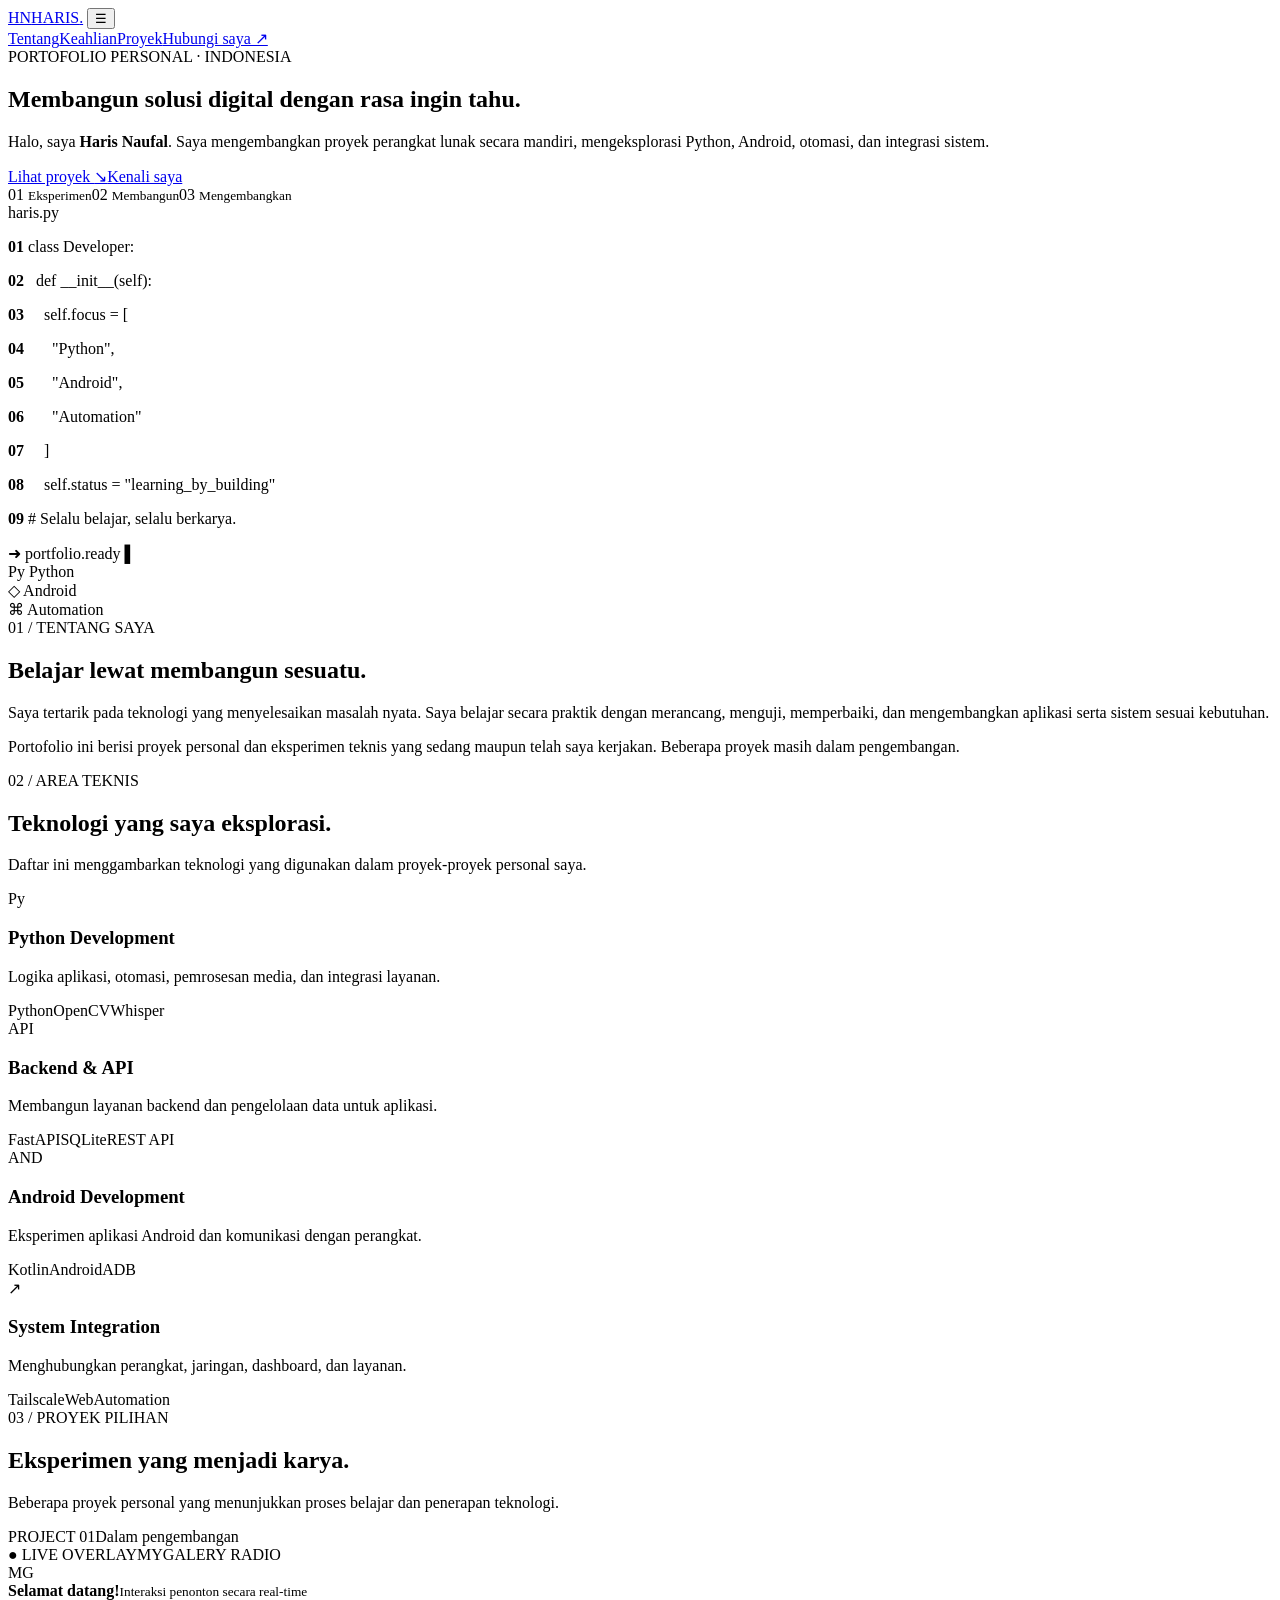
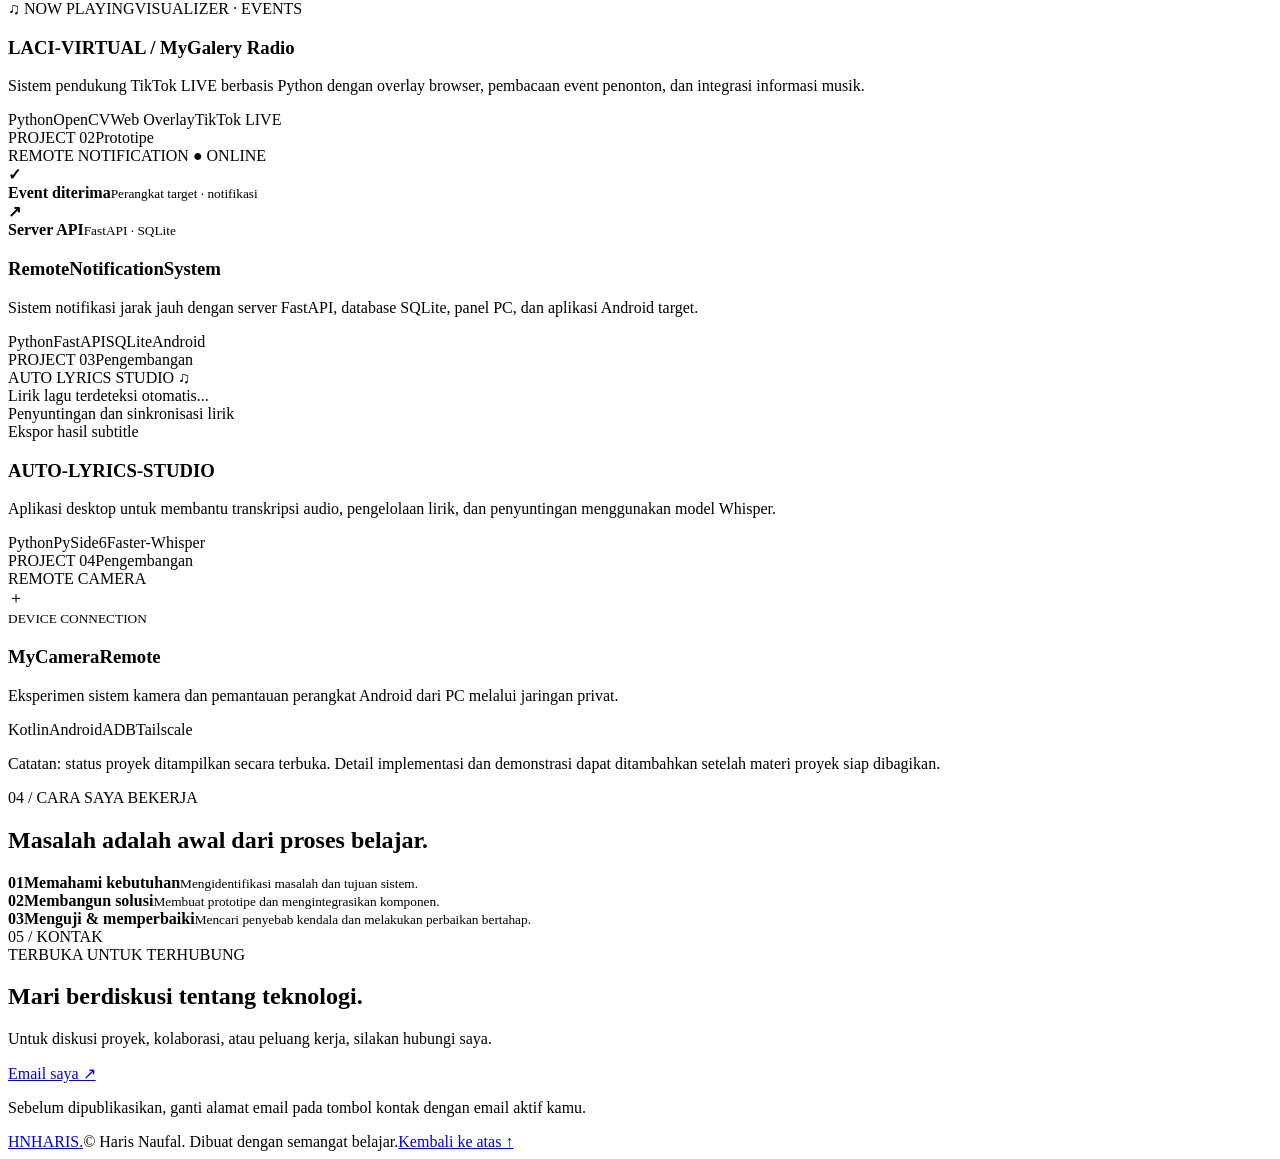
==== index.html @ e3ab3a4c "Add files via upload" ====
<!DOCTYPE html>
<html lang="id">
<head>
  <meta charset="UTF-8">
  <meta name="viewport" content="width=device-width, initial-scale=1.0">
  <meta name="description" content="Portofolio Haris Naufal — pengembang proyek perangkat lunak, otomasi, Android, dan sistem jarak jauh.">
  <meta name="theme-color" content="#080d19">
  <title>Haris Naufal — IT Developer Portfolio</title>
  <link rel="stylesheet" href="assets/style.css">
</head>
<body>
  <div class="ambient ambient-one"></div><div class="ambient ambient-two"></div>
  <header class="site-header">
    <a class="brand" href="#home"><span class="brand-mark">HN</span><span>HARIS<span class="brand-dot">.</span></span></a>
    <button class="menu-toggle" aria-label="Buka navigasi" aria-expanded="false">☰</button>
    <nav class="nav">
      <a href="#about">Tentang</a><a href="#skills">Keahlian</a><a href="#projects">Proyek</a><a href="#contact" class="nav-cta">Hubungi saya ↗</a>
    </nav>
  </header>

  <main>
    <section class="hero section" id="home">
      <div class="hero-copy">
        <div class="eyebrow"><span class="status-dot"></span> PORTOFOLIO PERSONAL · INDONESIA</div>
        <h1>Membangun solusi digital <span class="gradient-text">dengan rasa ingin tahu.</span></h1>
        <p class="hero-lead">Halo, saya <strong>Haris Naufal</strong>. Saya mengembangkan proyek perangkat lunak secara mandiri, mengeksplorasi Python, Android, otomasi, dan integrasi sistem.</p>
        <div class="hero-actions"><a class="button button-primary" href="#projects">Lihat proyek <span>↘</span></a><a class="button button-ghost" href="#about">Kenali saya</a></div>
        <div class="hero-meta"><span>01 <small>Eksperimen</small></span><span>02 <small>Membangun</small></span><span>03 <small>Mengembangkan</small></span></div>
      </div>
      <div class="hero-visual" aria-label="Ilustrasi kode dan teknologi">
        <div class="orbit orbit-a"></div><div class="orbit orbit-b"></div>
        <div class="code-window">
          <div class="window-bar"><i></i><i></i><i></i><span>haris.py</span></div>
          <div class="code-lines">
            <p><b>01</b> <span class="purple">class</span> <span class="blue">Developer</span>:</p>
            <p><b>02</b> &nbsp;&nbsp;def <span class="yellow">__init__</span>(self):</p>
            <p><b>03</b> &nbsp;&nbsp;&nbsp;&nbsp;self.focus = [</p>
            <p><b>04</b> &nbsp;&nbsp;&nbsp;&nbsp;&nbsp;&nbsp;<span class="green">"Python"</span>,</p>
            <p><b>05</b> &nbsp;&nbsp;&nbsp;&nbsp;&nbsp;&nbsp;<span class="green">"Android"</span>,</p>
            <p><b>06</b> &nbsp;&nbsp;&nbsp;&nbsp;&nbsp;&nbsp;<span class="green">"Automation"</span></p>
            <p><b>07</b> &nbsp;&nbsp;&nbsp;&nbsp;]</p>
            <p><b>08</b> &nbsp;&nbsp;&nbsp;&nbsp;self.status = <span class="green">"learning_by_building"</span></p>
            <p><b>09</b> <span class="comment"># Selalu belajar, selalu berkarya.</span></p>
          </div>
          <div class="terminal-line"><span>➜</span> portfolio.ready <i>▌</i></div>
        </div>
        <div class="float-chip chip-python"><span>Py</span> Python</div>
        <div class="float-chip chip-android"><span>◇</span> Android</div>
        <div class="float-chip chip-automation"><span>⌘</span> Automation</div>
      </div>
    </section>

    <section class="section about-section" id="about">
      <div class="section-kicker">01 / TENTANG SAYA</div>
      <div class="about-grid">
        <h2>Belajar lewat <span class="gradient-text">membangun sesuatu.</span></h2>
        <div><p>Saya tertarik pada teknologi yang menyelesaikan masalah nyata. Saya belajar secara praktik dengan merancang, menguji, memperbaiki, dan mengembangkan aplikasi serta sistem sesuai kebutuhan.</p><p>Portofolio ini berisi proyek personal dan eksperimen teknis yang sedang maupun telah saya kerjakan. Beberapa proyek masih dalam pengembangan.</p></div>
      </div>
    </section>

    <section class="section" id="skills">
      <div class="section-kicker">02 / AREA TEKNIS</div>
      <div class="section-heading"><h2>Teknologi yang saya <span class="gradient-text">eksplorasi.</span></h2><p>Daftar ini menggambarkan teknologi yang digunakan dalam proyek-proyek personal saya.</p></div>
      <div class="skills-grid">
        <article class="skill-card"><div class="skill-icon">Py</div><h3>Python Development</h3><p>Logika aplikasi, otomasi, pemrosesan media, dan integrasi layanan.</p><div class="tags"><span>Python</span><span>OpenCV</span><span>Whisper</span></div></article>
        <article class="skill-card"><div class="skill-icon">API</div><h3>Backend & API</h3><p>Membangun layanan backend dan pengelolaan data untuk aplikasi.</p><div class="tags"><span>FastAPI</span><span>SQLite</span><span>REST API</span></div></article>
        <article class="skill-card"><div class="skill-icon">AND</div><h3>Android Development</h3><p>Eksperimen aplikasi Android dan komunikasi dengan perangkat.</p><div class="tags"><span>Kotlin</span><span>Android</span><span>ADB</span></div></article>
        <article class="skill-card"><div class="skill-icon">↗</div><h3>System Integration</h3><p>Menghubungkan perangkat, jaringan, dashboard, dan layanan.</p><div class="tags"><span>Tailscale</span><span>Web</span><span>Automation</span></div></article>
      </div>
    </section>

    <section class="section projects-section" id="projects">
      <div class="section-kicker">03 / PROYEK PILIHAN</div>
      <div class="section-heading"><h2>Eksperimen yang menjadi <span class="gradient-text">karya.</span></h2><p>Beberapa proyek personal yang menunjukkan proses belajar dan penerapan teknologi.</p></div>
      <div class="projects-grid">
        <article class="project-card project-featured">
          <div class="project-top"><span class="project-number">PROJECT 01</span><span class="project-status">Dalam pengembangan</span></div>
          <div class="project-art art-live"><div class="live-screen"><div class="live-top"><span>● LIVE OVERLAY</span><span>MYGALERY RADIO</span></div><div class="live-center"><div class="live-avatar">MG</div><strong>Selamat datang!</strong><small>Interaksi penonton secara real-time</small></div><div class="live-bottom"><span>♫ NOW PLAYING</span><span>VISUALIZER · EVENTS</span></div></div></div>
          <h3>LACI-VIRTUAL / MyGalery Radio</h3><p>Sistem pendukung TikTok LIVE berbasis Python dengan overlay browser, pembacaan event penonton, dan integrasi informasi musik.</p>
          <div class="tags"><span>Python</span><span>OpenCV</span><span>Web Overlay</span><span>TikTok LIVE</span></div>
        </article>
        <article class="project-card">
          <div class="project-top"><span class="project-number">PROJECT 02</span><span class="project-status">Prototipe</span></div>
          <div class="project-art art-notify"><div class="notify-ui"><div class="notify-head">REMOTE NOTIFICATION <span>● ONLINE</span></div><div class="notify-row"><b>✓</b><div><strong>Event diterima</strong><small>Perangkat target · notifikasi</small></div></div><div class="notify-row"><b>↗</b><div><strong>Server API</strong><small>FastAPI · SQLite</small></div></div></div></div>
          <h3>RemoteNotificationSystem</h3><p>Sistem notifikasi jarak jauh dengan server FastAPI, database SQLite, panel PC, dan aplikasi Android target.</p>
          <div class="tags"><span>Python</span><span>FastAPI</span><span>SQLite</span><span>Android</span></div>
        </article>
        <article class="project-card">
          <div class="project-top"><span class="project-number">PROJECT 03</span><span class="project-status">Pengembangan</span></div>
          <div class="project-art art-lyrics"><div class="lyrics-ui"><div class="lyrics-title">AUTO LYRICS STUDIO <span>♫</span></div><div class="wave"><i></i><i></i><i></i><i></i><i></i><i></i><i></i><i></i><i></i><i></i><i></i><i></i><i></i><i></i><i></i><i></i><i></i></div><div class="lyric-line">Lirik lagu terdeteksi otomatis...</div><div class="lyric-line active">Penyuntingan dan sinkronisasi lirik</div><div class="lyric-line">Ekspor hasil subtitle</div></div></div>
          <h3>AUTO-LYRICS-STUDIO</h3><p>Aplikasi desktop untuk membantu transkripsi audio, pengelolaan lirik, dan penyuntingan menggunakan model Whisper.</p>
          <div class="tags"><span>Python</span><span>PySide6</span><span>Faster-Whisper</span></div>
        </article>
        <article class="project-card">
          <div class="project-top"><span class="project-number">PROJECT 04</span><span class="project-status">Pengembangan</span></div>
          <div class="project-art art-camera"><div class="phone-frame"><div class="phone-camera"><span>REMOTE CAMERA</span><div class="camera-focus">＋</div><small>DEVICE CONNECTION</small></div></div><div class="signal signal-one"></div><div class="signal signal-two"></div></div>
          <h3>MyCameraRemote</h3><p>Eksperimen sistem kamera dan pemantauan perangkat Android dari PC melalui jaringan privat.</p>
          <div class="tags"><span>Kotlin</span><span>Android</span><span>ADB</span><span>Tailscale</span></div>
        </article>
      </div>
      <p class="project-note">Catatan: status proyek ditampilkan secara terbuka. Detail implementasi dan demonstrasi dapat ditambahkan setelah materi proyek siap dibagikan.</p>
    </section>

    <section class="section approach-section">
      <div class="section-kicker">04 / CARA SAYA BEKERJA</div>
      <div class="approach-grid"><h2>Masalah adalah awal dari <span class="gradient-text">proses belajar.</span></h2><div class="steps"><div><b>01</b><span><strong>Memahami kebutuhan</strong><small>Mengidentifikasi masalah dan tujuan sistem.</small></span></div><div><b>02</b><span><strong>Membangun solusi</strong><small>Membuat prototipe dan mengintegrasikan komponen.</small></span></div><div><b>03</b><span><strong>Menguji & memperbaiki</strong><small>Mencari penyebab kendala dan melakukan perbaikan bertahap.</small></span></div></div></div>
    </section>

    <section class="contact-section section" id="contact">
      <div class="section-kicker">05 / KONTAK</div>
      <div class="contact-box"><div><span class="eyebrow">TERBUKA UNTUK TERHUBUNG</span><h2>Mari berdiskusi tentang <span class="gradient-text">teknologi.</span></h2><p>Untuk diskusi proyek, kolaborasi, atau peluang kerja, silakan hubungi saya.</p></div><a class="button button-primary" href="mailto:EMAIL_KAMU_DI_SINI">Email saya ↗</a></div>
      <p class="replace-note">Sebelum dipublikasikan, ganti alamat email pada tombol kontak dengan email aktif kamu.</p>
    </section>
  </main>
  <footer><a class="brand" href="#home"><span class="brand-mark">HN</span><span>HARIS<span class="brand-dot">.</span></span></a><span>© <span id="year"></span> Haris Naufal. Dibuat dengan semangat belajar.</span><a href="#home">Kembali ke atas ↑</a></footer>
  <script src="assets/script.js"></script>
</body>
</html>
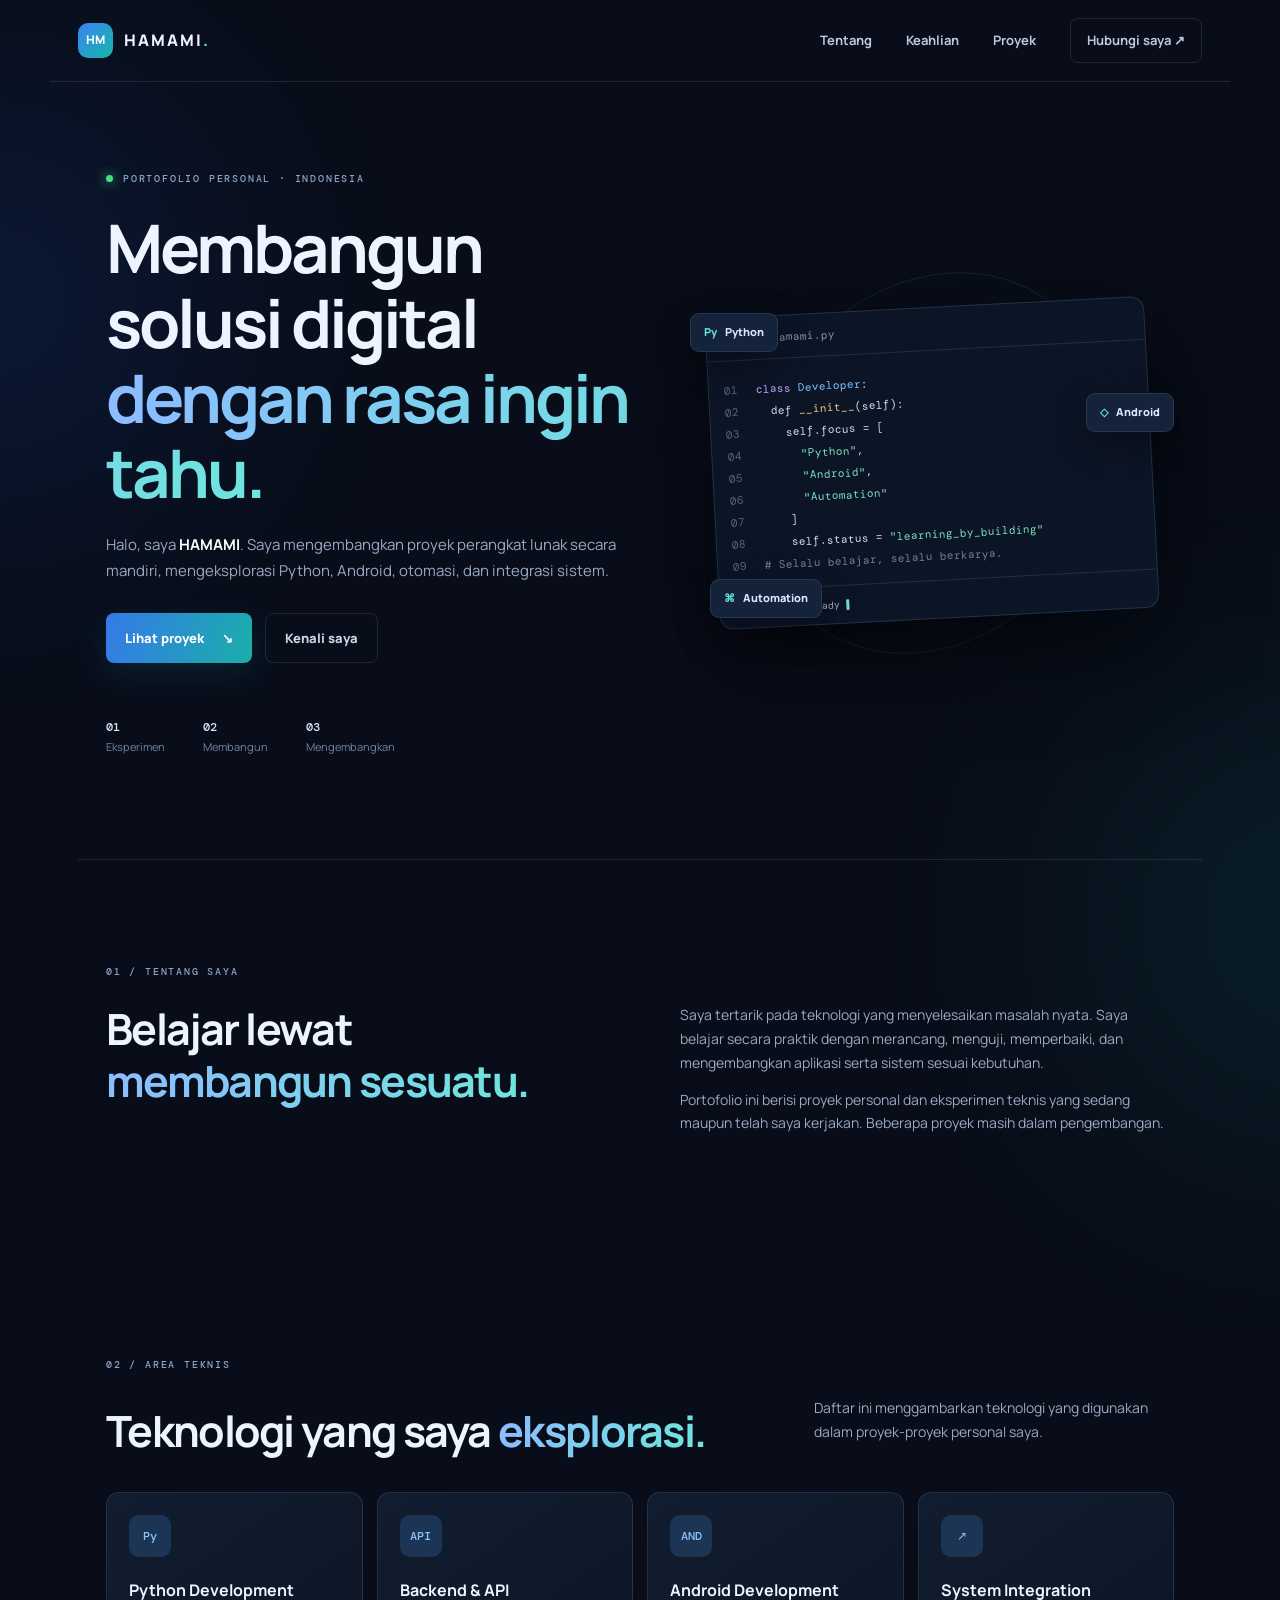
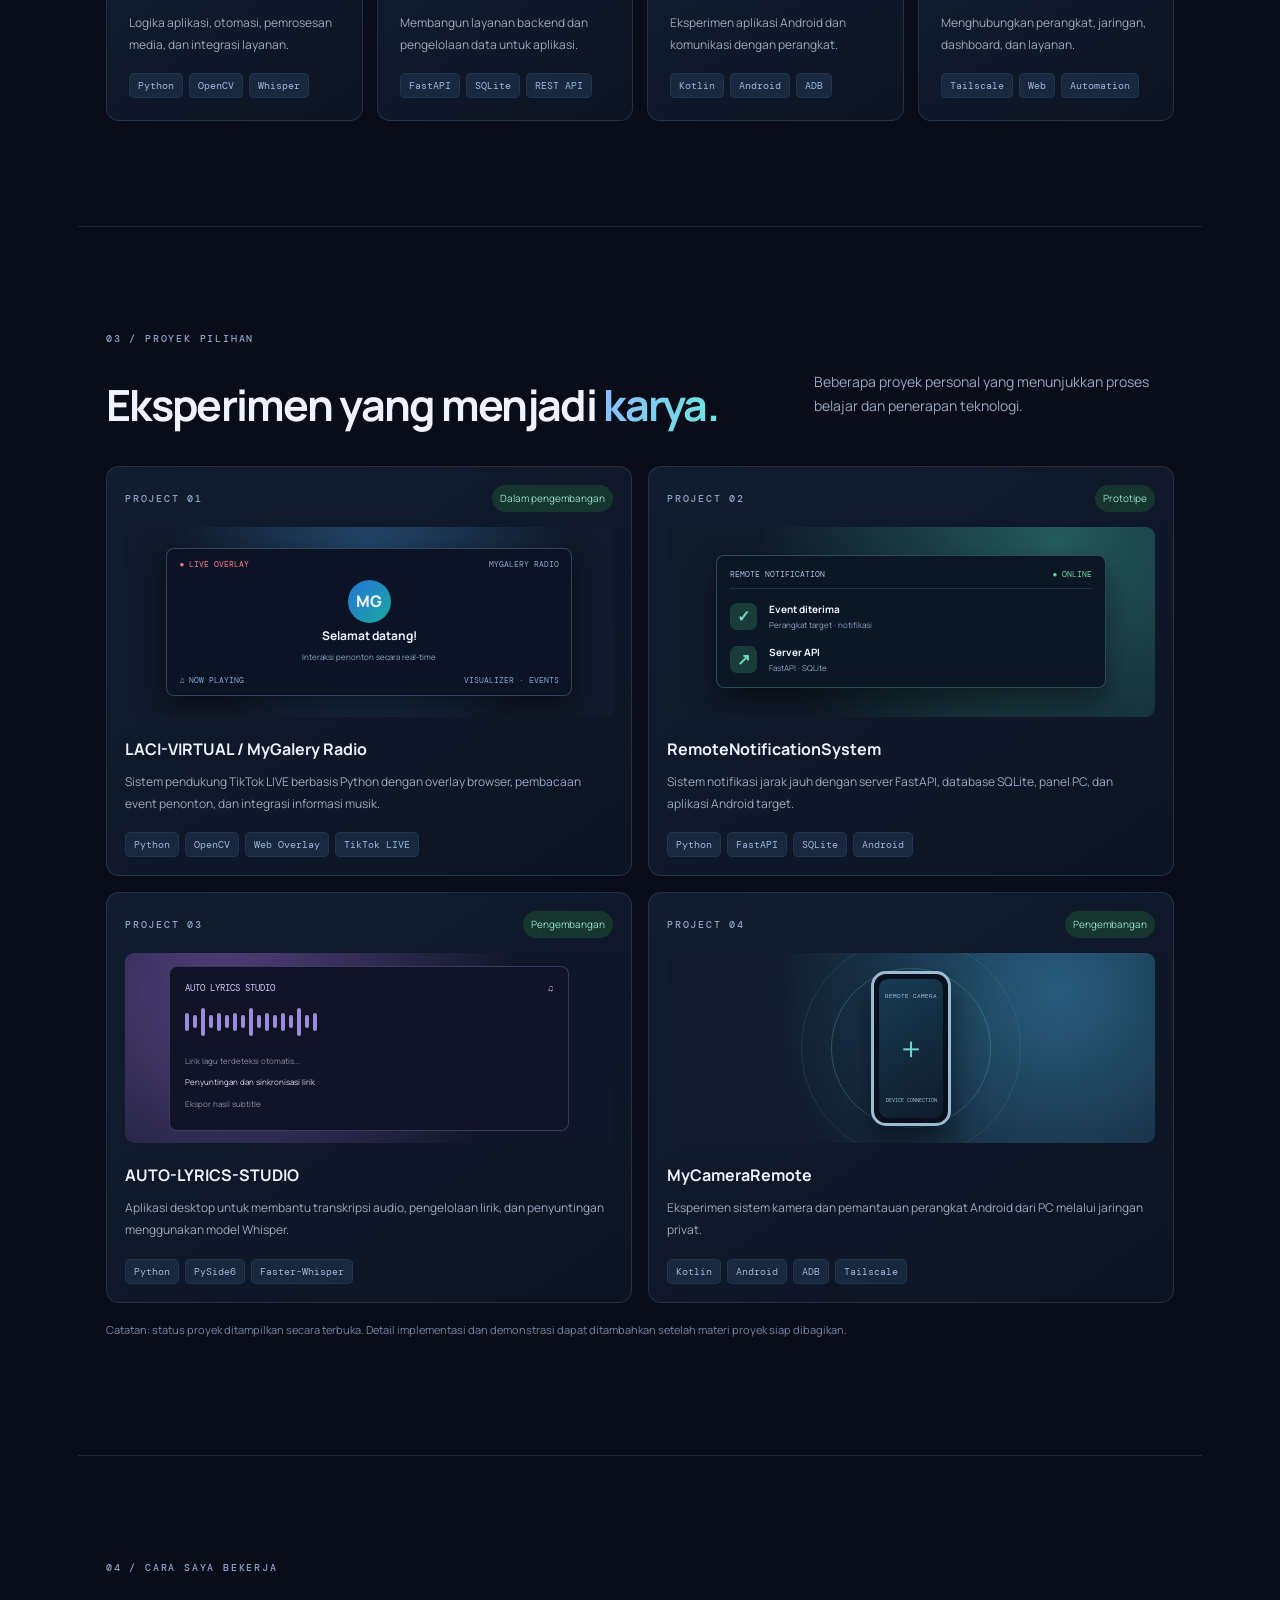
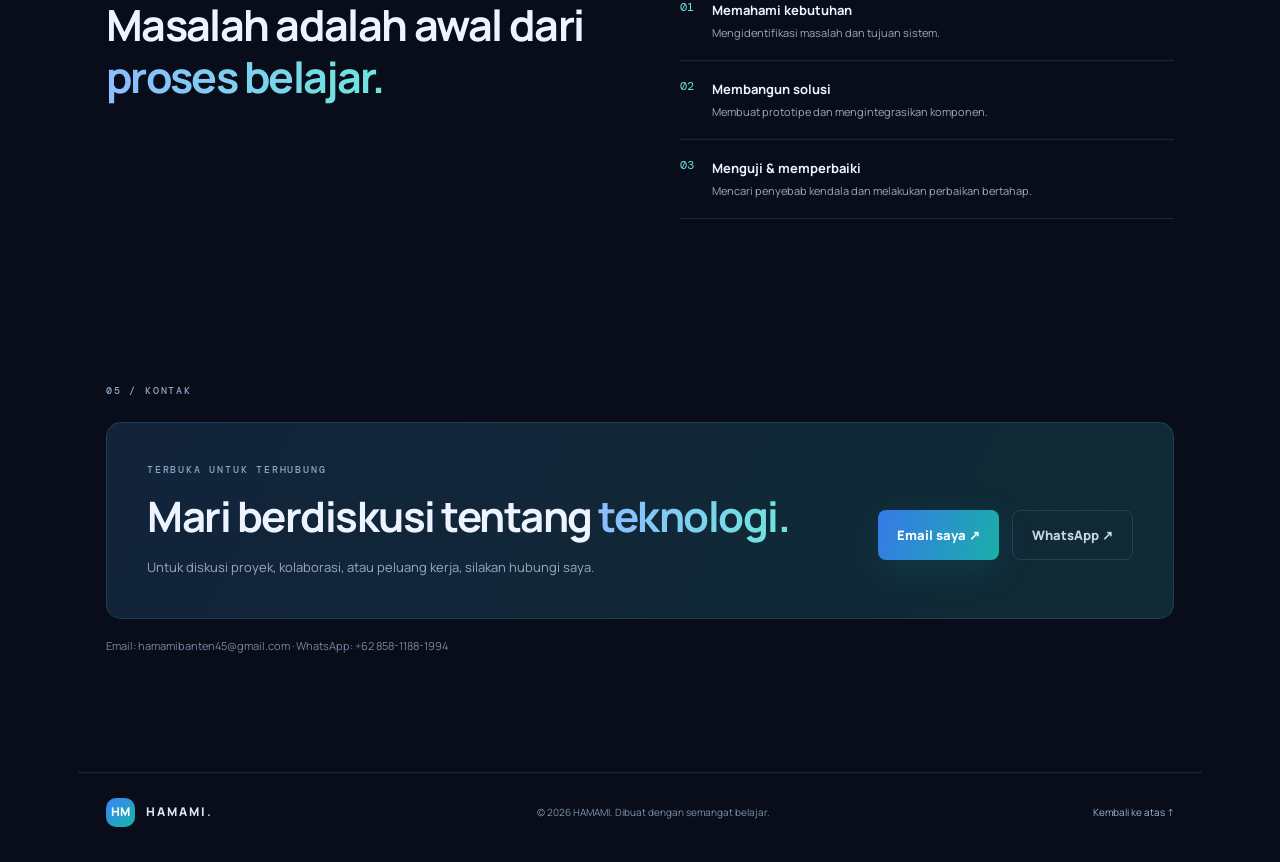
==== commit ebcc1e73: "Update index.html" ====
--- a/index.html
+++ b/index.html
@@ -3,15 +3,15 @@
 <head>
   <meta charset="UTF-8">
   <meta name="viewport" content="width=device-width, initial-scale=1.0">
-  <meta name="description" content="Portofolio Haris Naufal — pengembang proyek perangkat lunak, otomasi, Android, dan sistem jarak jauh.">
+  <meta name="description" content="Portofolio HAMAMI — pengembang proyek perangkat lunak, otomasi, Android, dan sistem jarak jauh.">
   <meta name="theme-color" content="#080d19">
-  <title>Haris Naufal — IT Developer Portfolio</title>
+  <title>HAMAMI — IT Developer Portfolio</title>
   <link rel="stylesheet" href="assets/style.css">
 </head>
 <body>
   <div class="ambient ambient-one"></div><div class="ambient ambient-two"></div>
   <header class="site-header">
-    <a class="brand" href="#home"><span class="brand-mark">HN</span><span>HARIS<span class="brand-dot">.</span></span></a>
+    <a class="brand" href="#home"><span class="brand-mark">HM</span><span>HAMAMI<span class="brand-dot">.</span></span></a>
     <button class="menu-toggle" aria-label="Buka navigasi" aria-expanded="false">☰</button>
     <nav class="nav">
       <a href="#about">Tentang</a><a href="#skills">Keahlian</a><a href="#projects">Proyek</a><a href="#contact" class="nav-cta">Hubungi saya ↗</a>
@@ -23,14 +23,14 @@
       <div class="hero-copy">
         <div class="eyebrow"><span class="status-dot"></span> PORTOFOLIO PERSONAL · INDONESIA</div>
         <h1>Membangun solusi digital <span class="gradient-text">dengan rasa ingin tahu.</span></h1>
-        <p class="hero-lead">Halo, saya <strong>Haris Naufal</strong>. Saya mengembangkan proyek perangkat lunak secara mandiri, mengeksplorasi Python, Android, otomasi, dan integrasi sistem.</p>
+        <p class="hero-lead">Halo, saya <strong>HAMAMI</strong>. Saya mengembangkan proyek perangkat lunak secara mandiri, mengeksplorasi Python, Android, otomasi, dan integrasi sistem.</p>
         <div class="hero-actions"><a class="button button-primary" href="#projects">Lihat proyek <span>↘</span></a><a class="button button-ghost" href="#about">Kenali saya</a></div>
         <div class="hero-meta"><span>01 <small>Eksperimen</small></span><span>02 <small>Membangun</small></span><span>03 <small>Mengembangkan</small></span></div>
       </div>
       <div class="hero-visual" aria-label="Ilustrasi kode dan teknologi">
         <div class="orbit orbit-a"></div><div class="orbit orbit-b"></div>
         <div class="code-window">
-          <div class="window-bar"><i></i><i></i><i></i><span>haris.py</span></div>
+          <div class="window-bar"><i></i><i></i><i></i><span>hamami.py</span></div>
           <div class="code-lines">
             <p><b>01</b> <span class="purple">class</span> <span class="blue">Developer</span>:</p>
             <p><b>02</b> &nbsp;&nbsp;def <span class="yellow">__init__</span>(self):</p>
@@ -108,11 +108,11 @@
 
     <section class="contact-section section" id="contact">
       <div class="section-kicker">05 / KONTAK</div>
-      <div class="contact-box"><div><span class="eyebrow">TERBUKA UNTUK TERHUBUNG</span><h2>Mari berdiskusi tentang <span class="gradient-text">teknologi.</span></h2><p>Untuk diskusi proyek, kolaborasi, atau peluang kerja, silakan hubungi saya.</p></div><a class="button button-primary" href="mailto:EMAIL_KAMU_DI_SINI">Email saya ↗</a></div>
-      <p class="replace-note">Sebelum dipublikasikan, ganti alamat email pada tombol kontak dengan email aktif kamu.</p>
+      <div class="contact-box"><div><span class="eyebrow">TERBUKA UNTUK TERHUBUNG</span><h2>Mari berdiskusi tentang <span class="gradient-text">teknologi.</span></h2><p>Untuk diskusi proyek, kolaborasi, atau peluang kerja, silakan hubungi saya.</p></div><div class="hero-actions"><a class="button button-primary" href="mailto:hamamibanten45@gmail.com">Email saya ↗</a><a class="button button-ghost" href="https://wa.me/6285811881994" target="_blank" rel="noopener noreferrer">WhatsApp ↗</a></div></div>
+      <p class="replace-note">Email: hamamibanten45@gmail.com · WhatsApp: +62 858-1188-1994</p>
     </section>
   </main>
-  <footer><a class="brand" href="#home"><span class="brand-mark">HN</span><span>HARIS<span class="brand-dot">.</span></span></a><span>© <span id="year"></span> Haris Naufal. Dibuat dengan semangat belajar.</span><a href="#home">Kembali ke atas ↑</a></footer>
+  <footer><a class="brand" href="#home"><span class="brand-mark">HM</span><span>HAMAMI<span class="brand-dot">.</span></span></a><span>© <span id="year"></span> HAMAMI. Dibuat dengan semangat belajar.</span><a href="#home">Kembali ke atas ↑</a></footer>
   <script src="assets/script.js"></script>
 </body>
-</html>+</html>
--- a/assets/style.css
+++ b/assets/style.css
@@ -0,0 +1,5 @@
+@import url('https://fonts.googleapis.com/css2?family=DM+Mono:wght@400;500&family=Manrope:wght@400;500;600;700;800&display=swap');
+:root{--bg:#080d19;--panel:#101a2b;--panel2:#0d1626;--text:#edf3ff;--muted:#9aa9c1;--line:rgba(160,184,220,.15);--blue:#66a8ff;--cyan:#67e3e0;--purple:#a78bfa}
+*{box-sizing:border-box}html{scroll-behavior:smooth;scroll-padding-top:90px}body{margin:0;background:var(--bg);color:var(--text);font-family:Manrope,Arial,sans-serif;line-height:1.7;overflow-x:hidden}a{color:inherit;text-decoration:none}.ambient{position:absolute;width:440px;height:440px;border-radius:50%;filter:blur(120px);opacity:.13;pointer-events:none}.ambient-one{background:#2563eb;top:80px;left:-230px}.ambient-two{background:#0d9488;top:700px;right:-250px}.site-header{height:82px;max-width:1180px;padding:0 28px;margin:auto;display:flex;align-items:center;justify-content:space-between;position:relative;z-index:5;border-bottom:1px solid var(--line)}.brand{display:flex;align-items:center;gap:11px;font-weight:800;letter-spacing:2px}.brand-mark{width:35px;height:35px;display:grid;place-items:center;border-radius:10px;background:linear-gradient(135deg,#3b82f6,#14b8a6);font-size:12px;letter-spacing:0;color:#fff}.brand-dot{color:var(--cyan)}.nav{display:flex;align-items:center;gap:34px;color:#bdc9dc;font-size:13px;font-weight:700}.nav a:hover,footer a:hover{color:var(--cyan)}.nav-cta{border:1px solid var(--line);padding:10px 16px;border-radius:8px}.menu-toggle{display:none;background:none;color:white;border:0;font-size:24px}.section{max-width:1124px;margin:auto;padding:105px 28px;position:relative}.hero{min-height:620px;display:grid;grid-template-columns:1.05fr .95fr;align-items:center;gap:50px;padding-top:90px}.eyebrow,.section-kicker,.project-number{font:500 10px 'DM Mono',monospace;letter-spacing:1.8px;color:#8da4c5}.eyebrow{display:flex;align-items:center;gap:10px}.status-dot{width:7px;height:7px;background:#4ade80;border-radius:50%;box-shadow:0 0 12px #4ade80}.hero h1{font-size:clamp(42px,5.5vw,67px);line-height:1.12;letter-spacing:-3px;margin:25px 0 22px;max-width:650px}.gradient-text{background:linear-gradient(100deg,#8bbdff 5%,#70e2df 90%);-webkit-background-clip:text;background-clip:text;color:transparent}.hero-lead{max-width:560px;color:var(--muted);font-size:15px}.hero-lead strong{color:#fff}.hero-actions{display:flex;gap:13px;margin-top:30px}.button{display:inline-flex;align-items:center;gap:18px;padding:13px 19px;border-radius:8px;font-size:13px;font-weight:800;transition:.2s}.button:hover{transform:translateY(-2px)}.button-primary{background:linear-gradient(110deg,#3679e8,#1aafa9);color:white;box-shadow:0 10px 35px #167e9a30}.button-ghost{border:1px solid var(--line);color:#c9d5e8}.hero-meta{display:flex;gap:38px;margin-top:56px;color:#d9e6fa;font:500 12px 'DM Mono',monospace}.hero-meta small{display:block;color:#71839e;font:11px Manrope;margin-top:4px}.hero-visual{height:430px;position:relative;display:grid;place-items:center}.orbit{position:absolute;border:1px solid #5b9bea25;border-radius:50%;transform:rotate(-25deg)}.orbit-a{width:420px;height:290px}.orbit-b{width:340px;height:400px;transform:rotate(35deg)}.code-window{width:min(100%,440px);position:relative;z-index:2;border:1px solid #6c8dbd3b;border-radius:14px;background:#0d1728ed;box-shadow:0 30px 100px #0009;overflow:hidden;transform:rotate(-3deg)}.window-bar{height:43px;border-bottom:1px solid var(--line);display:flex;align-items:center;gap:6px;padding:0 15px;color:#8294af;font:11px 'DM Mono',monospace}.window-bar i{width:7px;height:7px;border-radius:50%;background:#e87979}.window-bar i:nth-child(2){background:#e9bd63}.window-bar i:nth-child(3){background:#69c99a}.window-bar span{margin-left:12px}.code-lines{padding:18px 15px 13px;font:11px/2 'DM Mono',monospace;color:#d4e0f2}.code-lines p{margin:0;white-space:nowrap}.code-lines b{display:inline-block;width:25px;color:#526783;font-weight:400}.purple{color:#c4a5ff}.blue{color:#80c4ff}.yellow{color:#f6cb78}.green{color:#7de0bd}.comment{color:#6d829e}.terminal-line{padding:12px 16px;border-top:1px solid var(--line);font:10px 'DM Mono',monospace;color:#9eb1cc}.terminal-line span{color:#67e3e0}.terminal-line i{color:#67e3e0;font-style:normal}.float-chip{position:absolute;z-index:3;padding:9px 13px;background:#14233a;border:1px solid #7698c12c;border-radius:9px;box-shadow:0 12px 35px #0006;font-size:11px;font-weight:800;color:#dbe9ff}.float-chip span{color:var(--cyan);margin-right:6px}.chip-python{top:65px;left:0}.chip-android{right:0;top:145px}.chip-automation{bottom:60px;left:20px}.about-section{border-top:1px solid var(--line)}.section-kicker{margin-bottom:25px}.about-grid,.approach-grid{display:grid;grid-template-columns:1fr 1fr;gap:80px}.about-grid h2,.section-heading h2,.approach-grid h2{font-size:clamp(30px,4vw,43px);line-height:1.2;letter-spacing:-1.7px;margin:0}.about-grid p,.section-heading p,.approach-grid p{color:var(--muted);font-size:14px;margin:0 0 13px}.section-heading{display:flex;align-items:end;justify-content:space-between;gap:30px;margin-bottom:35px}.section-heading p{max-width:360px}.skills-grid{display:grid;grid-template-columns:repeat(4,1fr);gap:14px}.skill-card,.project-card{border:1px solid var(--line);background:linear-gradient(145deg,#111d30,#0c1422);border-radius:13px;padding:22px}.skill-icon{height:42px;width:42px;border-radius:10px;background:#1c3554;color:#8bc3ff;display:grid;place-items:center;font:12px 'DM Mono',monospace;font-weight:500;margin-bottom:20px}.skill-card h3,.project-card h3{font-size:16px;margin:0 0 8px}.skill-card p,.project-card p{font-size:12px;color:var(--muted);line-height:1.8;margin:0 0 18px}.tags{display:flex;flex-wrap:wrap;gap:6px}.tags span{font:10px 'DM Mono',monospace;color:#9db7d8;background:#18283e;border:1px solid #7698c11c;padding:5px 8px;border-radius:5px}.projects-section{border-top:1px solid var(--line)}.projects-grid{display:grid;grid-template-columns:repeat(2,1fr);gap:16px}.project-card{padding:18px}.project-top{display:flex;justify-content:space-between;align-items:center;gap:10px;margin-bottom:15px}.project-status{font-size:10px;color:#8fe0c5;background:#17352f;padding:5px 8px;border-radius:20px}.project-art{height:190px;border-radius:9px;margin-bottom:19px;display:grid;place-items:center;overflow:hidden;position:relative;background:radial-gradient(circle at 50% 20%,#244a70,#101a2a 70%)}.live-screen{width:83%;height:78%;border:1px solid #8cb7e64a;border-radius:8px;background:#0b1424;box-shadow:0 10px 30px #0008;padding:10px 12px;display:flex;flex-direction:column;justify-content:space-between}.live-top,.live-bottom{display:flex;justify-content:space-between;font:8px 'DM Mono',monospace;color:#83a6cd}.live-top span:first-child{color:#ff7a8b}.live-center{display:flex;align-items:center;flex-direction:column;gap:3px}.live-avatar{width:43px;height:43px;border-radius:50%;display:grid;place-items:center;background:linear-gradient(135deg,#2774d7,#18a99f);font-weight:800}.live-center strong{font-size:12px}.live-center small{font-size:8px;color:#8da4c5}.art-notify{background:radial-gradient(circle at 80% 10%,#235b5b,#101b2a 70%)}.notify-ui{width:80%;background:#0b1724;border:1px solid #7bc9c14a;border-radius:8px;padding:13px;box-shadow:0 15px 30px #0007}.notify-head{font:8px 'DM Mono',monospace;color:#a7bdd7;border-bottom:1px solid var(--line);padding-bottom:9px}.notify-head span{float:right;color:#69d7a4}.notify-row{display:flex;gap:12px;align-items:center;margin-top:12px}.notify-row>b{width:27px;height:27px;border-radius:7px;background:#1a3c3c;color:#71d8c0;display:grid;place-items:center}.notify-row strong,.notify-row small{display:block}.notify-row strong{font-size:10px}.notify-row small{font-size:8px;color:#8da4c5}.art-lyrics{background:radial-gradient(circle at 20% 20%,#514079,#11172b 70%)}.lyrics-ui{width:82%;padding:15px;background:#111327;border:1px solid #aa91e74a;border-radius:8px}.lyrics-title{font:9px 'DM Mono',monospace;color:#d7c9ff}.lyrics-title span{float:right}.wave{height:36px;display:flex;align-items:center;gap:4px;margin:10px 0}.wave i{height:var(--h,18px);width:4px;border-radius:5px;background:#9b8bd9}.wave i:nth-child(3n){height:28px}.wave i:nth-child(2n){height:13px}.lyric-line{font-size:8px;color:#8791ac;padding:4px 0}.lyric-line.active{color:#e3d9ff}.art-camera{background:radial-gradient(circle at 80% 20%,#285d7c,#101a2a 70%)}.phone-frame{height:155px;width:80px;border:3px solid #9bbbd2;border-radius:15px;padding:5px;background:#07101c;z-index:2;box-shadow:0 15px 30px #0008}.phone-camera{height:100%;border-radius:9px;background:linear-gradient(145deg,#163c53,#101b2b);display:flex;flex-direction:column;align-items:center;justify-content:space-around;font:6px 'DM Mono',monospace;color:#a5c9df}.camera-focus{font-size:30px;color:#71d8d0}.signal{position:absolute;border:1px solid #74d5d6;border-radius:50%;width:160px;height:160px;opacity:.25}.signal-two{width:220px;height:220px;opacity:.12}.project-note,.replace-note{font-size:11px;color:#7588a5;margin-top:18px}.approach-section{border-top:1px solid var(--line)}.steps{display:grid;gap:17px}.steps>div{display:flex;gap:18px;border-bottom:1px solid var(--line);padding-bottom:17px}.steps b{font:12px 'DM Mono',monospace;color:var(--cyan)}.steps strong,.steps small{display:block}.steps strong{font-size:13px}.steps small{font-size:11px;color:var(--muted);margin-top:3px}.contact-section{padding-top:60px}.contact-box{border:1px solid #6da5d52d;border-radius:15px;padding:40px;background:linear-gradient(115deg,#12233a,#102b35);display:flex;justify-content:space-between;align-items:center;gap:30px}.contact-box h2{font-size:clamp(30px,4vw,42px);line-height:1.2;letter-spacing:-1.5px;margin:15px 0}.contact-box p{color:var(--muted);font-size:13px;margin:0}.contact-box .button{flex-shrink:0}footer{max-width:1124px;margin:auto;padding:25px 28px 35px;border-top:1px solid var(--line);display:flex;align-items:center;justify-content:space-between;gap:20px;color:#7f91aa;font-size:10px}footer .brand{color:#dce7f6;font-size:12px}footer .brand-mark{width:29px;height:29px}footer>a:last-child{color:#9db3d0}
+@media(max-width:850px){.hero{grid-template-columns:1fr;gap:10px;padding-top:75px}.hero-visual{height:370px;max-width:570px;width:100%;margin:auto}.skills-grid{grid-template-columns:repeat(2,1fr)}.about-grid,.approach-grid{gap:35px}.section-heading{display:block}.section-heading p{margin-top:12px}.contact-box{align-items:flex-start;flex-direction:column}}
+@media(max-width:600px){.site-header{height:70px;padding:0 20px}.menu-toggle{display:block}.nav{display:none;position:absolute;top:69px;left:0;right:0;padding:20px;background:#0d1728;border-bottom:1px solid var(--line);flex-direction:column;align-items:stretch;gap:17px}.nav.open{display:flex}.nav-cta{text-align:center}.section{padding:75px 20px}.hero{padding-top:65px;min-height:auto}.hero h1{font-size:43px;letter-spacing:-2px}.hero-lead{font-size:13px}.hero-meta{gap:22px;margin-top:40px}.hero-visual{height:330px}.code-window{width:95%;transform:none}.code-lines{font-size:9px}.chip-python{left:-2px;top:30px}.chip-android{right:-2px;top:115px}.chip-automation{bottom:20px;left:0}.about-grid,.approach-grid{grid-template-columns:1fr;gap:22px}.skills-grid,.projects-grid{grid-template-columns:1fr}.skill-card{padding:19px}.project-art{height:175px}.contact-box{padding:27px 22px}.contact-box .button{width:100%;justify-content:center}footer{padding:23px 20px;flex-wrap:wrap}footer>span{order:3;width:100%}}
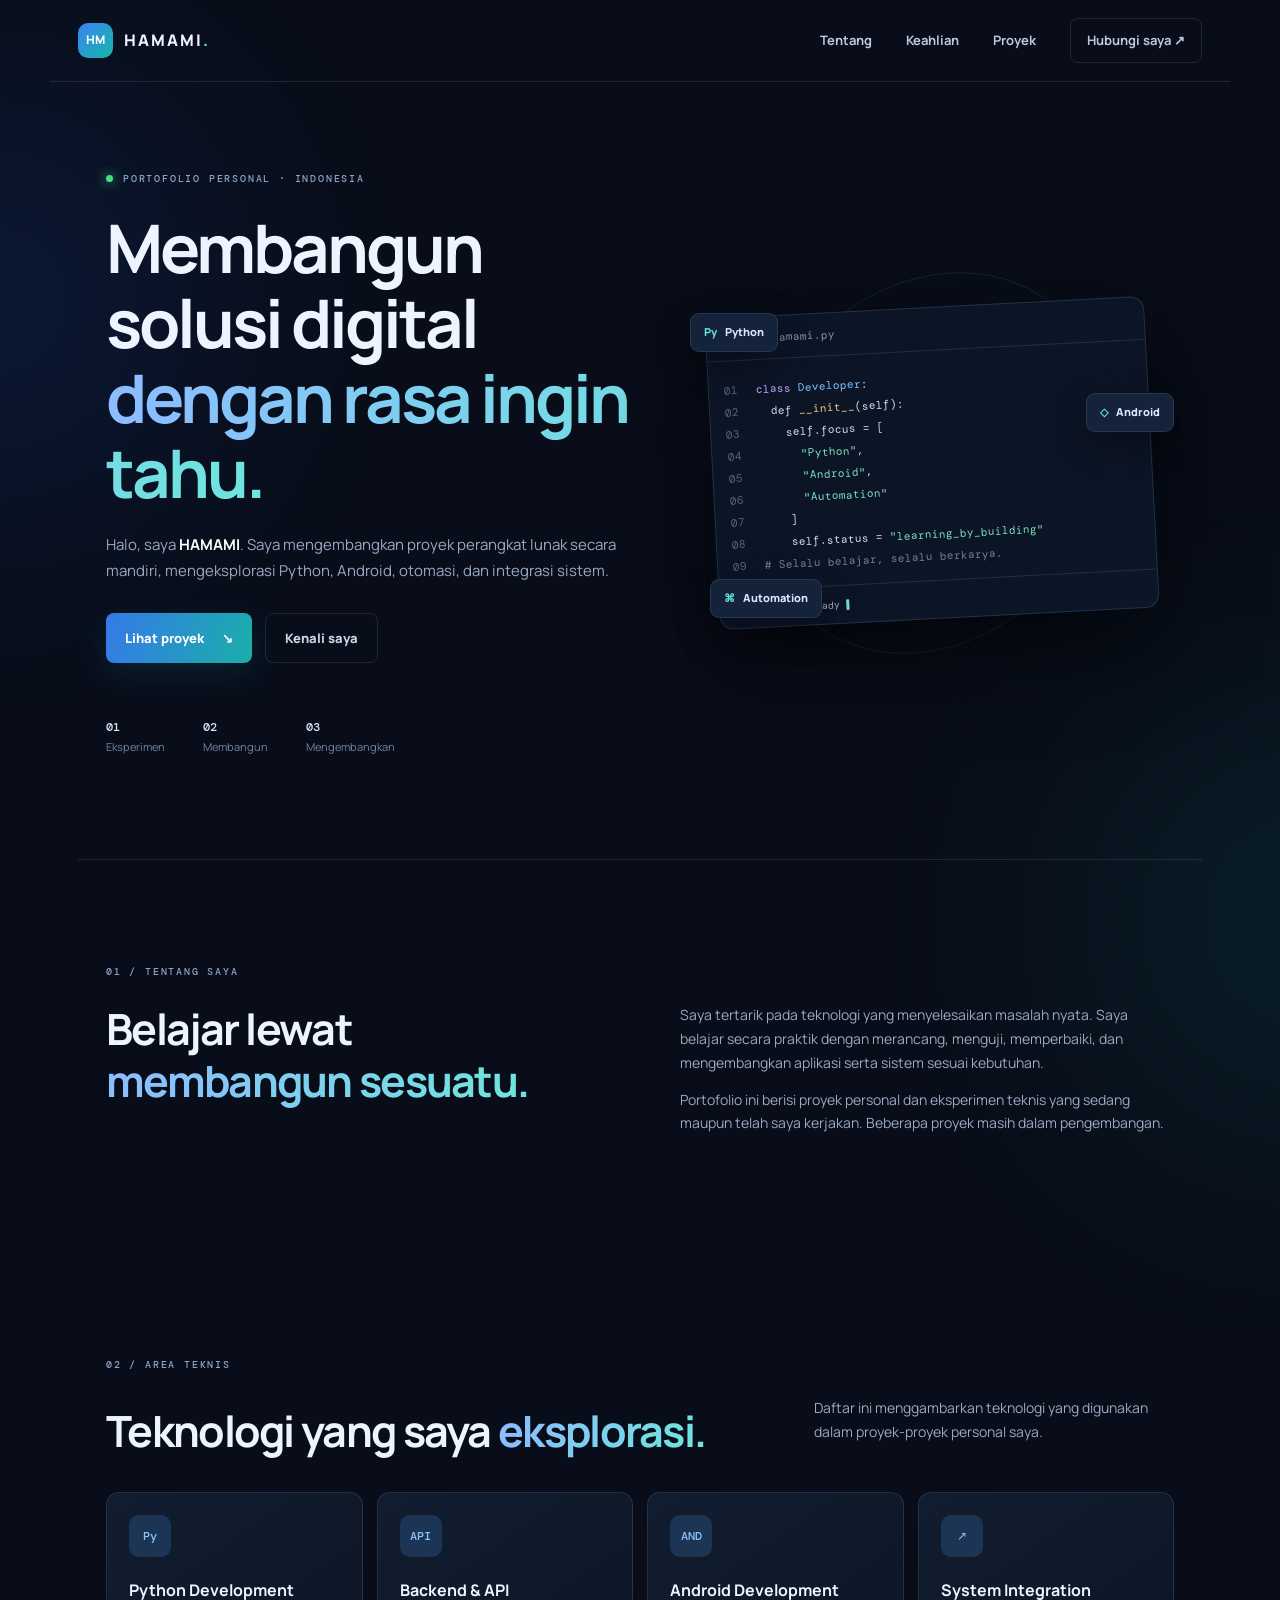
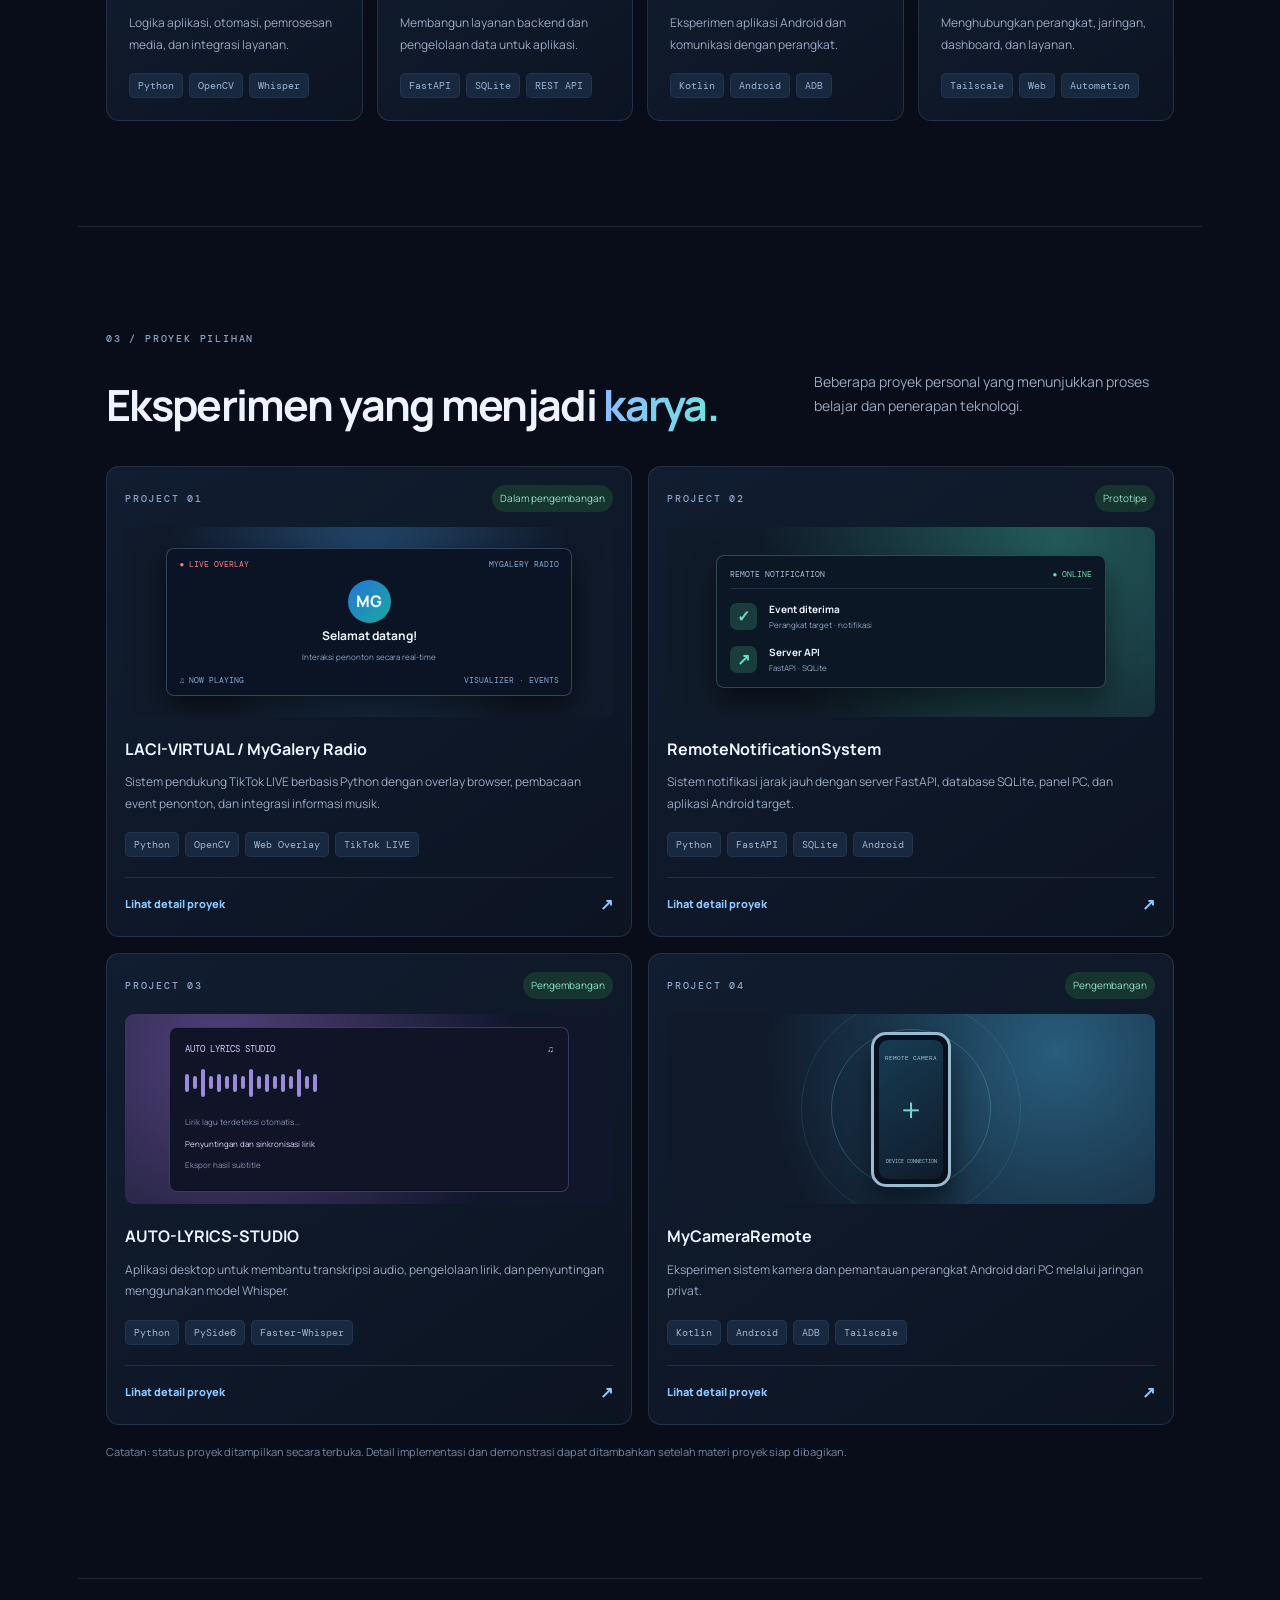
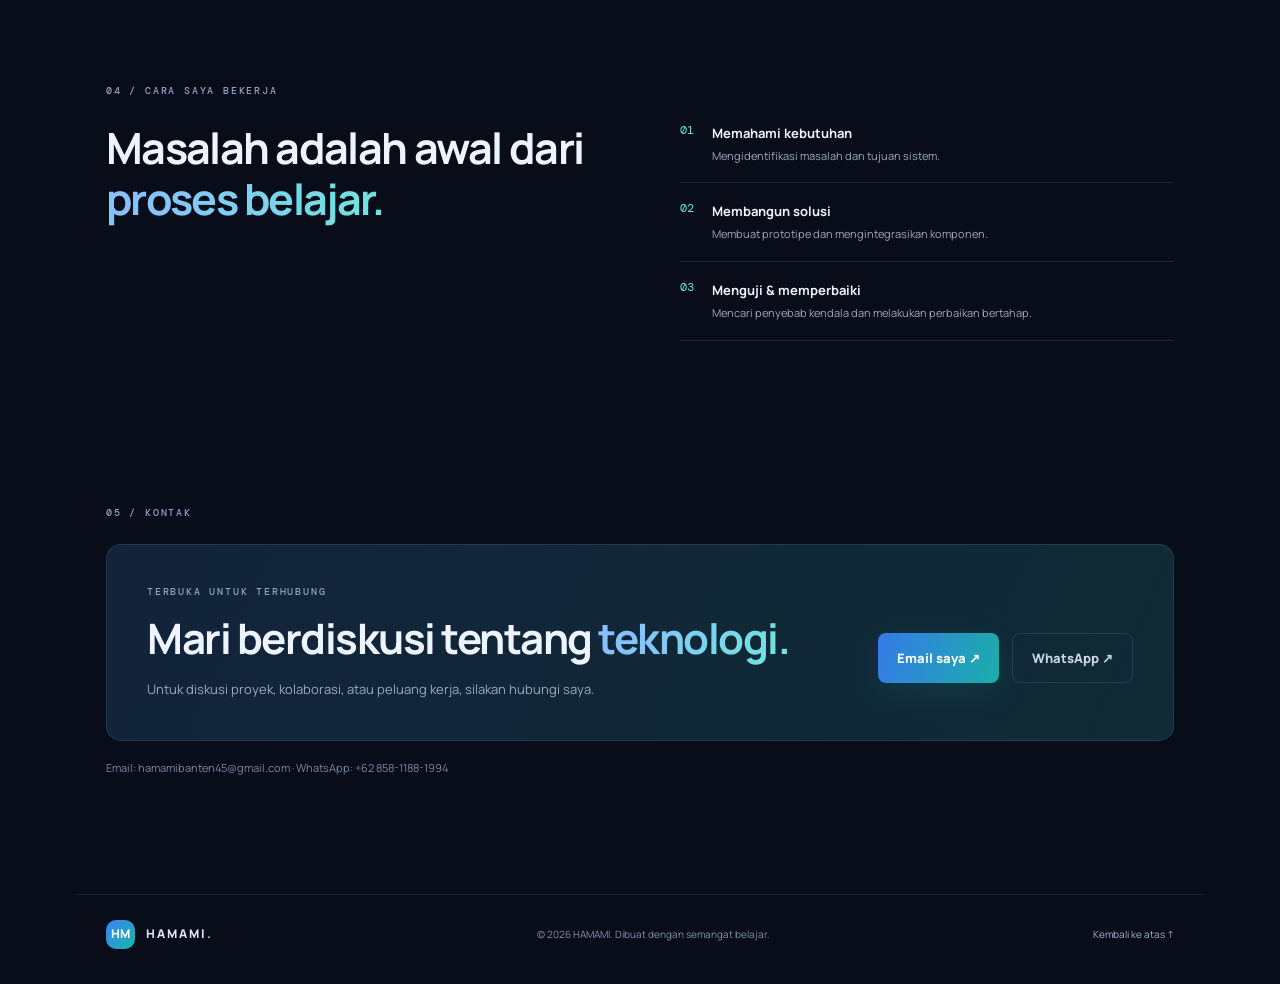
==== commit 6b9b69fc: "Add files via upload" ====
--- a/index.html
+++ b/index.html
@@ -78,24 +78,28 @@
           <div class="project-art art-live"><div class="live-screen"><div class="live-top"><span>● LIVE OVERLAY</span><span>MYGALERY RADIO</span></div><div class="live-center"><div class="live-avatar">MG</div><strong>Selamat datang!</strong><small>Interaksi penonton secara real-time</small></div><div class="live-bottom"><span>♫ NOW PLAYING</span><span>VISUALIZER · EVENTS</span></div></div></div>
           <h3>LACI-VIRTUAL / MyGalery Radio</h3><p>Sistem pendukung TikTok LIVE berbasis Python dengan overlay browser, pembacaan event penonton, dan integrasi informasi musik.</p>
           <div class="tags"><span>Python</span><span>OpenCV</span><span>Web Overlay</span><span>TikTok LIVE</span></div>
+        <a class="project-link" href="projects/laci-virtual.html">Lihat detail proyek <span>↗</span></a>
         </article>
         <article class="project-card">
           <div class="project-top"><span class="project-number">PROJECT 02</span><span class="project-status">Prototipe</span></div>
           <div class="project-art art-notify"><div class="notify-ui"><div class="notify-head">REMOTE NOTIFICATION <span>● ONLINE</span></div><div class="notify-row"><b>✓</b><div><strong>Event diterima</strong><small>Perangkat target · notifikasi</small></div></div><div class="notify-row"><b>↗</b><div><strong>Server API</strong><small>FastAPI · SQLite</small></div></div></div></div>
           <h3>RemoteNotificationSystem</h3><p>Sistem notifikasi jarak jauh dengan server FastAPI, database SQLite, panel PC, dan aplikasi Android target.</p>
           <div class="tags"><span>Python</span><span>FastAPI</span><span>SQLite</span><span>Android</span></div>
+        <a class="project-link" href="projects/remote-notification.html">Lihat detail proyek <span>↗</span></a>
         </article>
         <article class="project-card">
           <div class="project-top"><span class="project-number">PROJECT 03</span><span class="project-status">Pengembangan</span></div>
           <div class="project-art art-lyrics"><div class="lyrics-ui"><div class="lyrics-title">AUTO LYRICS STUDIO <span>♫</span></div><div class="wave"><i></i><i></i><i></i><i></i><i></i><i></i><i></i><i></i><i></i><i></i><i></i><i></i><i></i><i></i><i></i><i></i><i></i></div><div class="lyric-line">Lirik lagu terdeteksi otomatis...</div><div class="lyric-line active">Penyuntingan dan sinkronisasi lirik</div><div class="lyric-line">Ekspor hasil subtitle</div></div></div>
           <h3>AUTO-LYRICS-STUDIO</h3><p>Aplikasi desktop untuk membantu transkripsi audio, pengelolaan lirik, dan penyuntingan menggunakan model Whisper.</p>
           <div class="tags"><span>Python</span><span>PySide6</span><span>Faster-Whisper</span></div>
+        <a class="project-link" href="projects/auto-lyrics-studio.html">Lihat detail proyek <span>↗</span></a>
         </article>
         <article class="project-card">
           <div class="project-top"><span class="project-number">PROJECT 04</span><span class="project-status">Pengembangan</span></div>
           <div class="project-art art-camera"><div class="phone-frame"><div class="phone-camera"><span>REMOTE CAMERA</span><div class="camera-focus">＋</div><small>DEVICE CONNECTION</small></div></div><div class="signal signal-one"></div><div class="signal signal-two"></div></div>
           <h3>MyCameraRemote</h3><p>Eksperimen sistem kamera dan pemantauan perangkat Android dari PC melalui jaringan privat.</p>
           <div class="tags"><span>Kotlin</span><span>Android</span><span>ADB</span><span>Tailscale</span></div>
+        <a class="project-link" href="projects/my-camera-remote.html">Lihat detail proyek <span>↗</span></a>
         </article>
       </div>
       <p class="project-note">Catatan: status proyek ditampilkan secara terbuka. Detail implementasi dan demonstrasi dapat ditambahkan setelah materi proyek siap dibagikan.</p>
@@ -115,4 +119,4 @@
   <footer><a class="brand" href="#home"><span class="brand-mark">HM</span><span>HAMAMI<span class="brand-dot">.</span></span></a><span>© <span id="year"></span> HAMAMI. Dibuat dengan semangat belajar.</span><a href="#home">Kembali ke atas ↑</a></footer>
   <script src="assets/script.js"></script>
 </body>
-</html>
+</html>
--- a/assets/style.css
+++ b/assets/style.css
@@ -3,3 +3,6 @@
 *{box-sizing:border-box}html{scroll-behavior:smooth;scroll-padding-top:90px}body{margin:0;background:var(--bg);color:var(--text);font-family:Manrope,Arial,sans-serif;line-height:1.7;overflow-x:hidden}a{color:inherit;text-decoration:none}.ambient{position:absolute;width:440px;height:440px;border-radius:50%;filter:blur(120px);opacity:.13;pointer-events:none}.ambient-one{background:#2563eb;top:80px;left:-230px}.ambient-two{background:#0d9488;top:700px;right:-250px}.site-header{height:82px;max-width:1180px;padding:0 28px;margin:auto;display:flex;align-items:center;justify-content:space-between;position:relative;z-index:5;border-bottom:1px solid var(--line)}.brand{display:flex;align-items:center;gap:11px;font-weight:800;letter-spacing:2px}.brand-mark{width:35px;height:35px;display:grid;place-items:center;border-radius:10px;background:linear-gradient(135deg,#3b82f6,#14b8a6);font-size:12px;letter-spacing:0;color:#fff}.brand-dot{color:var(--cyan)}.nav{display:flex;align-items:center;gap:34px;color:#bdc9dc;font-size:13px;font-weight:700}.nav a:hover,footer a:hover{color:var(--cyan)}.nav-cta{border:1px solid var(--line);padding:10px 16px;border-radius:8px}.menu-toggle{display:none;background:none;color:white;border:0;font-size:24px}.section{max-width:1124px;margin:auto;padding:105px 28px;position:relative}.hero{min-height:620px;display:grid;grid-template-columns:1.05fr .95fr;align-items:center;gap:50px;padding-top:90px}.eyebrow,.section-kicker,.project-number{font:500 10px 'DM Mono',monospace;letter-spacing:1.8px;color:#8da4c5}.eyebrow{display:flex;align-items:center;gap:10px}.status-dot{width:7px;height:7px;background:#4ade80;border-radius:50%;box-shadow:0 0 12px #4ade80}.hero h1{font-size:clamp(42px,5.5vw,67px);line-height:1.12;letter-spacing:-3px;margin:25px 0 22px;max-width:650px}.gradient-text{background:linear-gradient(100deg,#8bbdff 5%,#70e2df 90%);-webkit-background-clip:text;background-clip:text;color:transparent}.hero-lead{max-width:560px;color:var(--muted);font-size:15px}.hero-lead strong{color:#fff}.hero-actions{display:flex;gap:13px;margin-top:30px}.button{display:inline-flex;align-items:center;gap:18px;padding:13px 19px;border-radius:8px;font-size:13px;font-weight:800;transition:.2s}.button:hover{transform:translateY(-2px)}.button-primary{background:linear-gradient(110deg,#3679e8,#1aafa9);color:white;box-shadow:0 10px 35px #167e9a30}.button-ghost{border:1px solid var(--line);color:#c9d5e8}.hero-meta{display:flex;gap:38px;margin-top:56px;color:#d9e6fa;font:500 12px 'DM Mono',monospace}.hero-meta small{display:block;color:#71839e;font:11px Manrope;margin-top:4px}.hero-visual{height:430px;position:relative;display:grid;place-items:center}.orbit{position:absolute;border:1px solid #5b9bea25;border-radius:50%;transform:rotate(-25deg)}.orbit-a{width:420px;height:290px}.orbit-b{width:340px;height:400px;transform:rotate(35deg)}.code-window{width:min(100%,440px);position:relative;z-index:2;border:1px solid #6c8dbd3b;border-radius:14px;background:#0d1728ed;box-shadow:0 30px 100px #0009;overflow:hidden;transform:rotate(-3deg)}.window-bar{height:43px;border-bottom:1px solid var(--line);display:flex;align-items:center;gap:6px;padding:0 15px;color:#8294af;font:11px 'DM Mono',monospace}.window-bar i{width:7px;height:7px;border-radius:50%;background:#e87979}.window-bar i:nth-child(2){background:#e9bd63}.window-bar i:nth-child(3){background:#69c99a}.window-bar span{margin-left:12px}.code-lines{padding:18px 15px 13px;font:11px/2 'DM Mono',monospace;color:#d4e0f2}.code-lines p{margin:0;white-space:nowrap}.code-lines b{display:inline-block;width:25px;color:#526783;font-weight:400}.purple{color:#c4a5ff}.blue{color:#80c4ff}.yellow{color:#f6cb78}.green{color:#7de0bd}.comment{color:#6d829e}.terminal-line{padding:12px 16px;border-top:1px solid var(--line);font:10px 'DM Mono',monospace;color:#9eb1cc}.terminal-line span{color:#67e3e0}.terminal-line i{color:#67e3e0;font-style:normal}.float-chip{position:absolute;z-index:3;padding:9px 13px;background:#14233a;border:1px solid #7698c12c;border-radius:9px;box-shadow:0 12px 35px #0006;font-size:11px;font-weight:800;color:#dbe9ff}.float-chip span{color:var(--cyan);margin-right:6px}.chip-python{top:65px;left:0}.chip-android{right:0;top:145px}.chip-automation{bottom:60px;left:20px}.about-section{border-top:1px solid var(--line)}.section-kicker{margin-bottom:25px}.about-grid,.approach-grid{display:grid;grid-template-columns:1fr 1fr;gap:80px}.about-grid h2,.section-heading h2,.approach-grid h2{font-size:clamp(30px,4vw,43px);line-height:1.2;letter-spacing:-1.7px;margin:0}.about-grid p,.section-heading p,.approach-grid p{color:var(--muted);font-size:14px;margin:0 0 13px}.section-heading{display:flex;align-items:end;justify-content:space-between;gap:30px;margin-bottom:35px}.section-heading p{max-width:360px}.skills-grid{display:grid;grid-template-columns:repeat(4,1fr);gap:14px}.skill-card,.project-card{border:1px solid var(--line);background:linear-gradient(145deg,#111d30,#0c1422);border-radius:13px;padding:22px}.skill-icon{height:42px;width:42px;border-radius:10px;background:#1c3554;color:#8bc3ff;display:grid;place-items:center;font:12px 'DM Mono',monospace;font-weight:500;margin-bottom:20px}.skill-card h3,.project-card h3{font-size:16px;margin:0 0 8px}.skill-card p,.project-card p{font-size:12px;color:var(--muted);line-height:1.8;margin:0 0 18px}.tags{display:flex;flex-wrap:wrap;gap:6px}.tags span{font:10px 'DM Mono',monospace;color:#9db7d8;background:#18283e;border:1px solid #7698c11c;padding:5px 8px;border-radius:5px}.projects-section{border-top:1px solid var(--line)}.projects-grid{display:grid;grid-template-columns:repeat(2,1fr);gap:16px}.project-card{padding:18px}.project-top{display:flex;justify-content:space-between;align-items:center;gap:10px;margin-bottom:15px}.project-status{font-size:10px;color:#8fe0c5;background:#17352f;padding:5px 8px;border-radius:20px}.project-art{height:190px;border-radius:9px;margin-bottom:19px;display:grid;place-items:center;overflow:hidden;position:relative;background:radial-gradient(circle at 50% 20%,#244a70,#101a2a 70%)}.live-screen{width:83%;height:78%;border:1px solid #8cb7e64a;border-radius:8px;background:#0b1424;box-shadow:0 10px 30px #0008;padding:10px 12px;display:flex;flex-direction:column;justify-content:space-between}.live-top,.live-bottom{display:flex;justify-content:space-between;font:8px 'DM Mono',monospace;color:#83a6cd}.live-top span:first-child{color:#ff7a8b}.live-center{display:flex;align-items:center;flex-direction:column;gap:3px}.live-avatar{width:43px;height:43px;border-radius:50%;display:grid;place-items:center;background:linear-gradient(135deg,#2774d7,#18a99f);font-weight:800}.live-center strong{font-size:12px}.live-center small{font-size:8px;color:#8da4c5}.art-notify{background:radial-gradient(circle at 80% 10%,#235b5b,#101b2a 70%)}.notify-ui{width:80%;background:#0b1724;border:1px solid #7bc9c14a;border-radius:8px;padding:13px;box-shadow:0 15px 30px #0007}.notify-head{font:8px 'DM Mono',monospace;color:#a7bdd7;border-bottom:1px solid var(--line);padding-bottom:9px}.notify-head span{float:right;color:#69d7a4}.notify-row{display:flex;gap:12px;align-items:center;margin-top:12px}.notify-row>b{width:27px;height:27px;border-radius:7px;background:#1a3c3c;color:#71d8c0;display:grid;place-items:center}.notify-row strong,.notify-row small{display:block}.notify-row strong{font-size:10px}.notify-row small{font-size:8px;color:#8da4c5}.art-lyrics{background:radial-gradient(circle at 20% 20%,#514079,#11172b 70%)}.lyrics-ui{width:82%;padding:15px;background:#111327;border:1px solid #aa91e74a;border-radius:8px}.lyrics-title{font:9px 'DM Mono',monospace;color:#d7c9ff}.lyrics-title span{float:right}.wave{height:36px;display:flex;align-items:center;gap:4px;margin:10px 0}.wave i{height:var(--h,18px);width:4px;border-radius:5px;background:#9b8bd9}.wave i:nth-child(3n){height:28px}.wave i:nth-child(2n){height:13px}.lyric-line{font-size:8px;color:#8791ac;padding:4px 0}.lyric-line.active{color:#e3d9ff}.art-camera{background:radial-gradient(circle at 80% 20%,#285d7c,#101a2a 70%)}.phone-frame{height:155px;width:80px;border:3px solid #9bbbd2;border-radius:15px;padding:5px;background:#07101c;z-index:2;box-shadow:0 15px 30px #0008}.phone-camera{height:100%;border-radius:9px;background:linear-gradient(145deg,#163c53,#101b2b);display:flex;flex-direction:column;align-items:center;justify-content:space-around;font:6px 'DM Mono',monospace;color:#a5c9df}.camera-focus{font-size:30px;color:#71d8d0}.signal{position:absolute;border:1px solid #74d5d6;border-radius:50%;width:160px;height:160px;opacity:.25}.signal-two{width:220px;height:220px;opacity:.12}.project-note,.replace-note{font-size:11px;color:#7588a5;margin-top:18px}.approach-section{border-top:1px solid var(--line)}.steps{display:grid;gap:17px}.steps>div{display:flex;gap:18px;border-bottom:1px solid var(--line);padding-bottom:17px}.steps b{font:12px 'DM Mono',monospace;color:var(--cyan)}.steps strong,.steps small{display:block}.steps strong{font-size:13px}.steps small{font-size:11px;color:var(--muted);margin-top:3px}.contact-section{padding-top:60px}.contact-box{border:1px solid #6da5d52d;border-radius:15px;padding:40px;background:linear-gradient(115deg,#12233a,#102b35);display:flex;justify-content:space-between;align-items:center;gap:30px}.contact-box h2{font-size:clamp(30px,4vw,42px);line-height:1.2;letter-spacing:-1.5px;margin:15px 0}.contact-box p{color:var(--muted);font-size:13px;margin:0}.contact-box .button{flex-shrink:0}footer{max-width:1124px;margin:auto;padding:25px 28px 35px;border-top:1px solid var(--line);display:flex;align-items:center;justify-content:space-between;gap:20px;color:#7f91aa;font-size:10px}footer .brand{color:#dce7f6;font-size:12px}footer .brand-mark{width:29px;height:29px}footer>a:last-child{color:#9db3d0}
 @media(max-width:850px){.hero{grid-template-columns:1fr;gap:10px;padding-top:75px}.hero-visual{height:370px;max-width:570px;width:100%;margin:auto}.skills-grid{grid-template-columns:repeat(2,1fr)}.about-grid,.approach-grid{gap:35px}.section-heading{display:block}.section-heading p{margin-top:12px}.contact-box{align-items:flex-start;flex-direction:column}}
 @media(max-width:600px){.site-header{height:70px;padding:0 20px}.menu-toggle{display:block}.nav{display:none;position:absolute;top:69px;left:0;right:0;padding:20px;background:#0d1728;border-bottom:1px solid var(--line);flex-direction:column;align-items:stretch;gap:17px}.nav.open{display:flex}.nav-cta{text-align:center}.section{padding:75px 20px}.hero{padding-top:65px;min-height:auto}.hero h1{font-size:43px;letter-spacing:-2px}.hero-lead{font-size:13px}.hero-meta{gap:22px;margin-top:40px}.hero-visual{height:330px}.code-window{width:95%;transform:none}.code-lines{font-size:9px}.chip-python{left:-2px;top:30px}.chip-android{right:-2px;top:115px}.chip-automation{bottom:20px;left:0}.about-grid,.approach-grid{grid-template-columns:1fr;gap:22px}.skills-grid,.projects-grid{grid-template-columns:1fr}.skill-card{padding:19px}.project-art{height:175px}.contact-box{padding:27px 22px}.contact-box .button{width:100%;justify-content:center}footer{padding:23px 20px;flex-wrap:wrap}footer>span{order:3;width:100%}}
+
+/* Project detail pages and project-card links */
+.project-link{display:flex;justify-content:space-between;align-items:center;margin-top:20px;padding-top:13px;border-top:1px solid var(--line);font-size:11px;font-weight:800;color:#8fc7ff}.project-link span{font-size:16px;transition:transform .2s}.project-card:hover .project-link span{transform:translate(3px,-3px)}.project-card{transition:transform .2s,border-color .2s}.project-card:hover{transform:translateY(-3px);border-color:#67b9d15c}
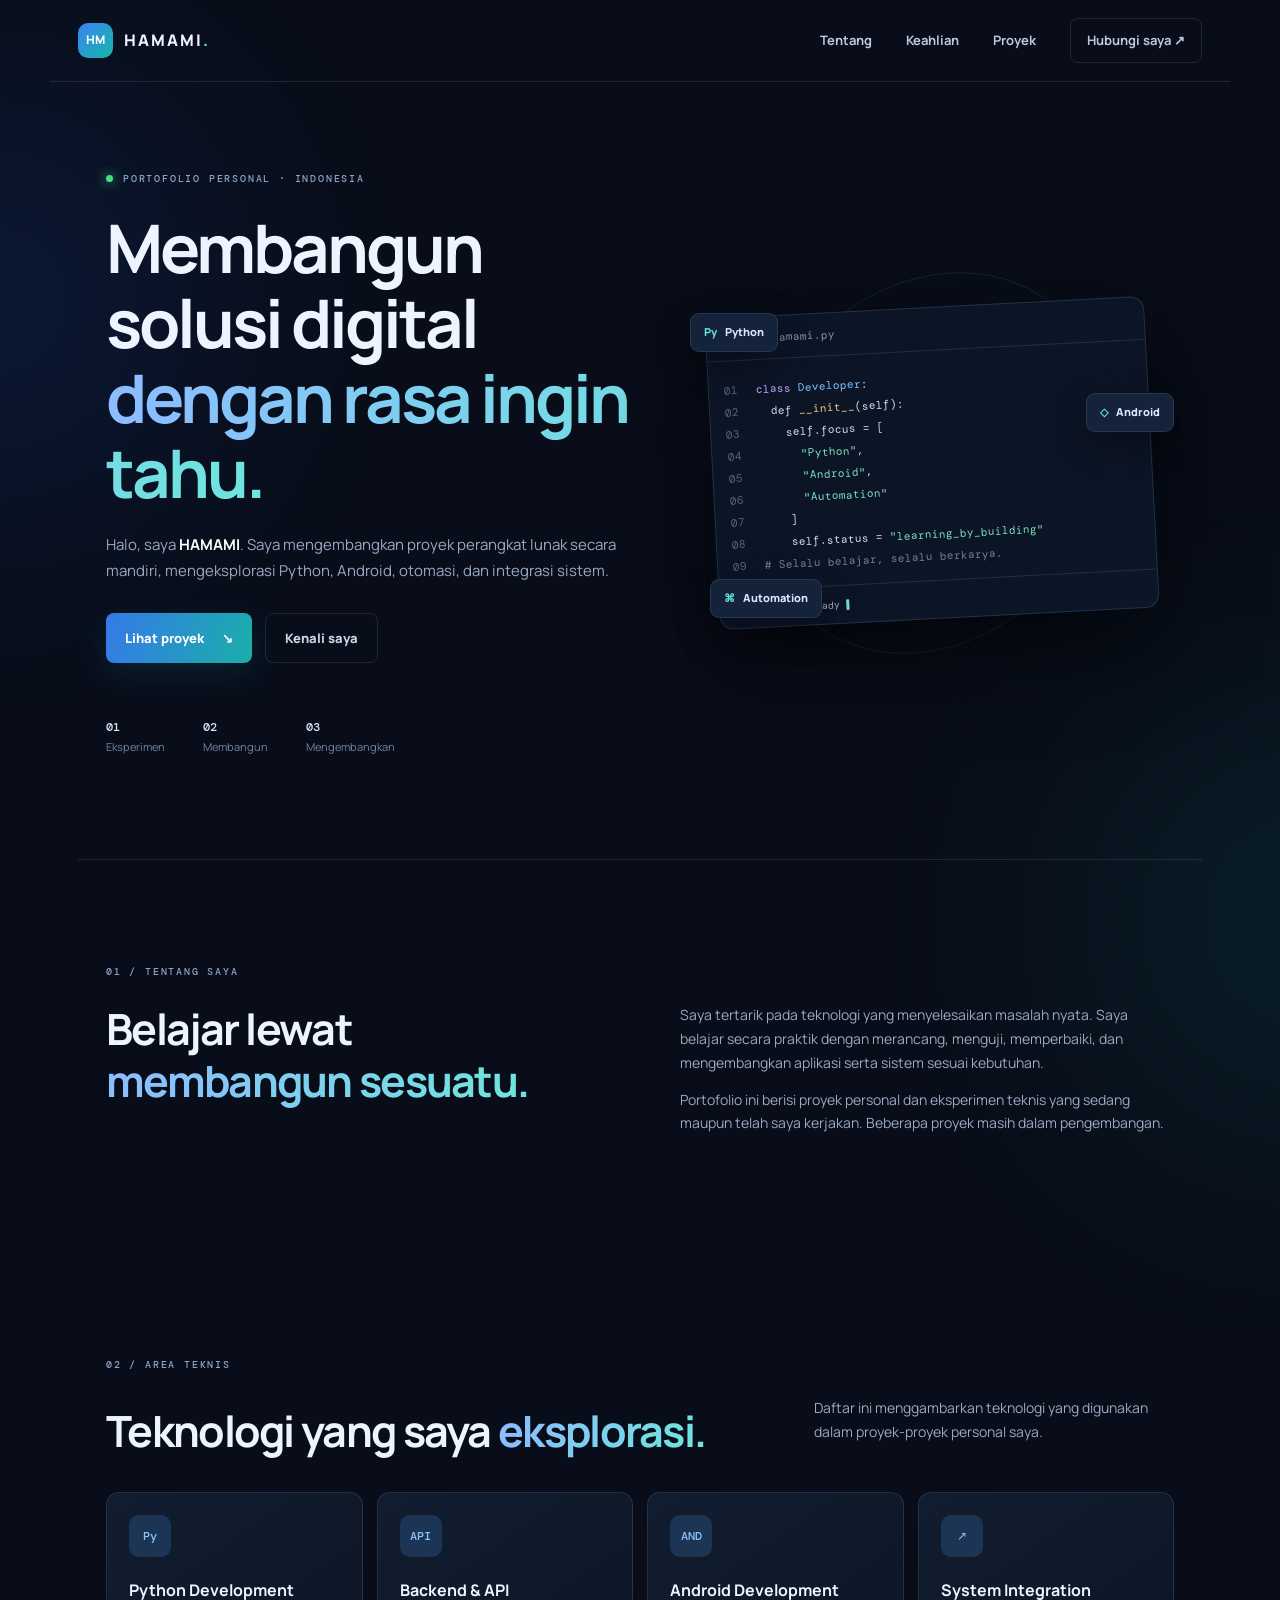
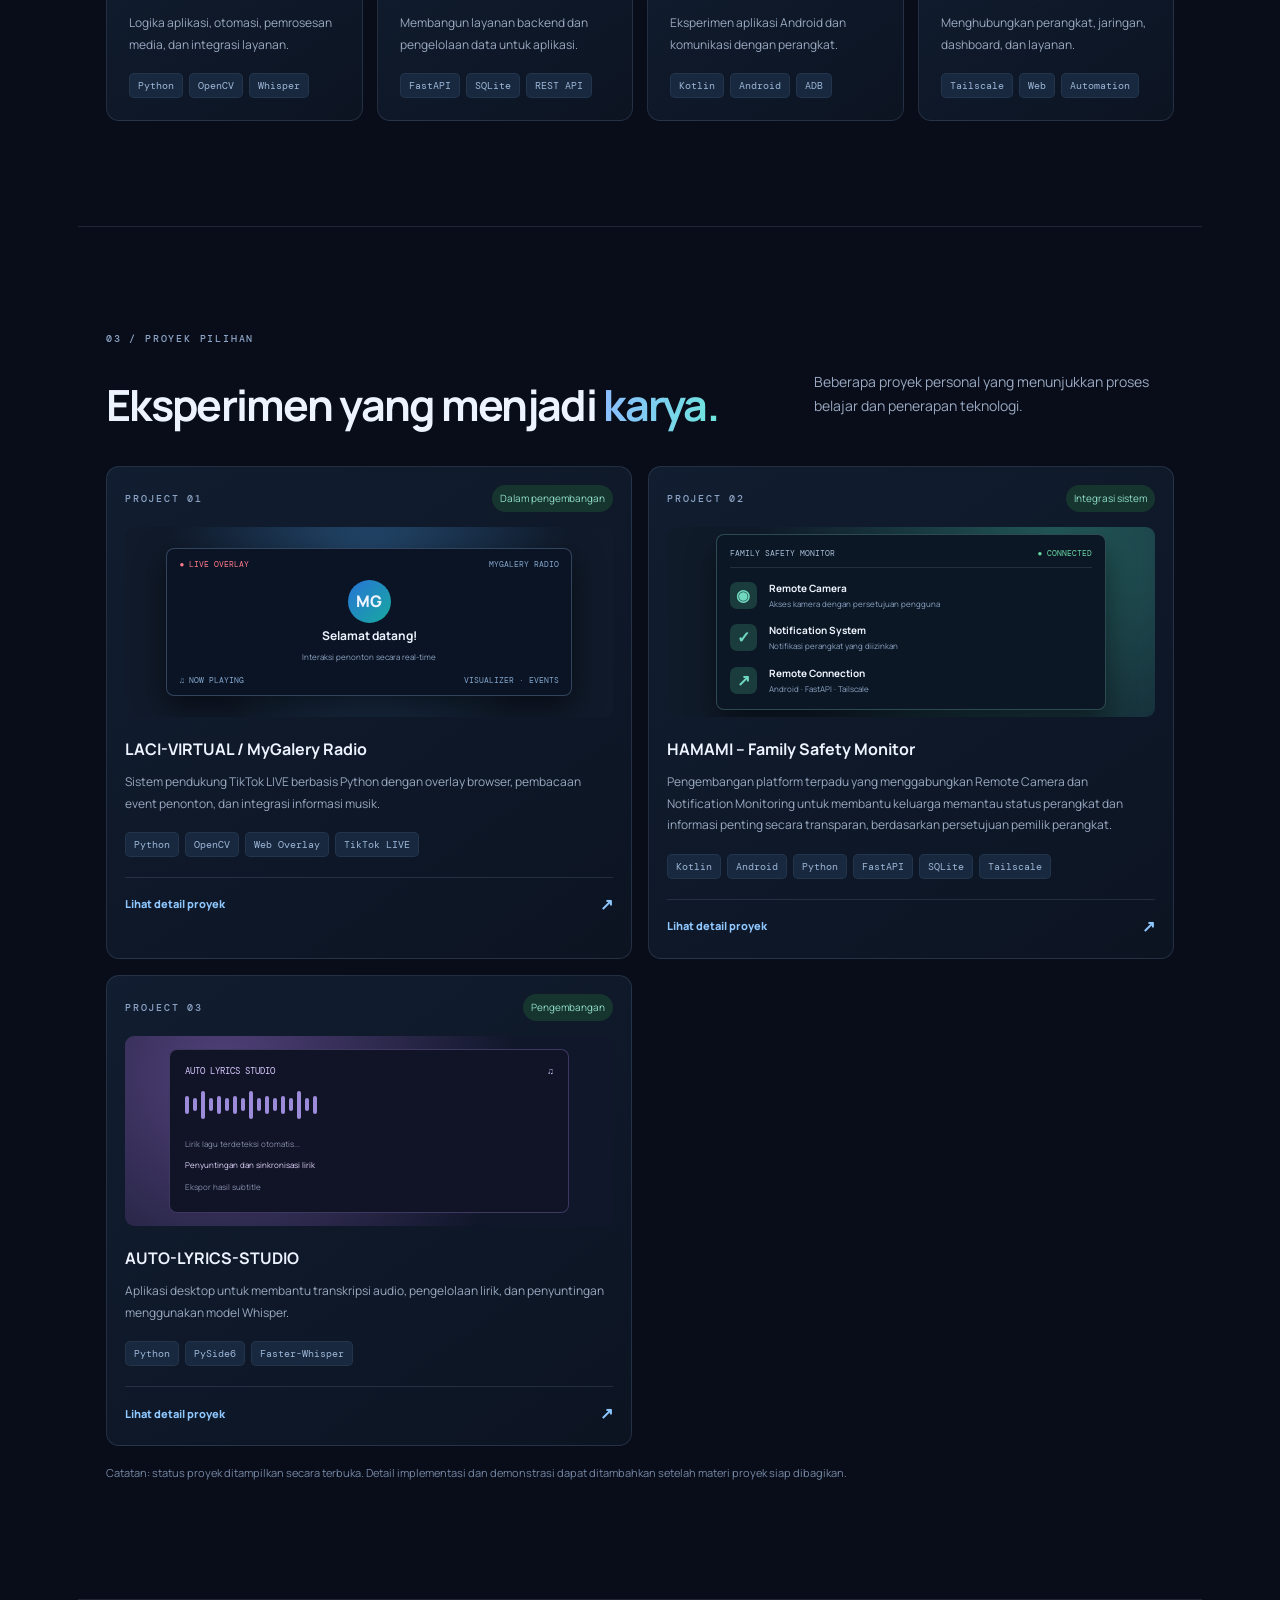
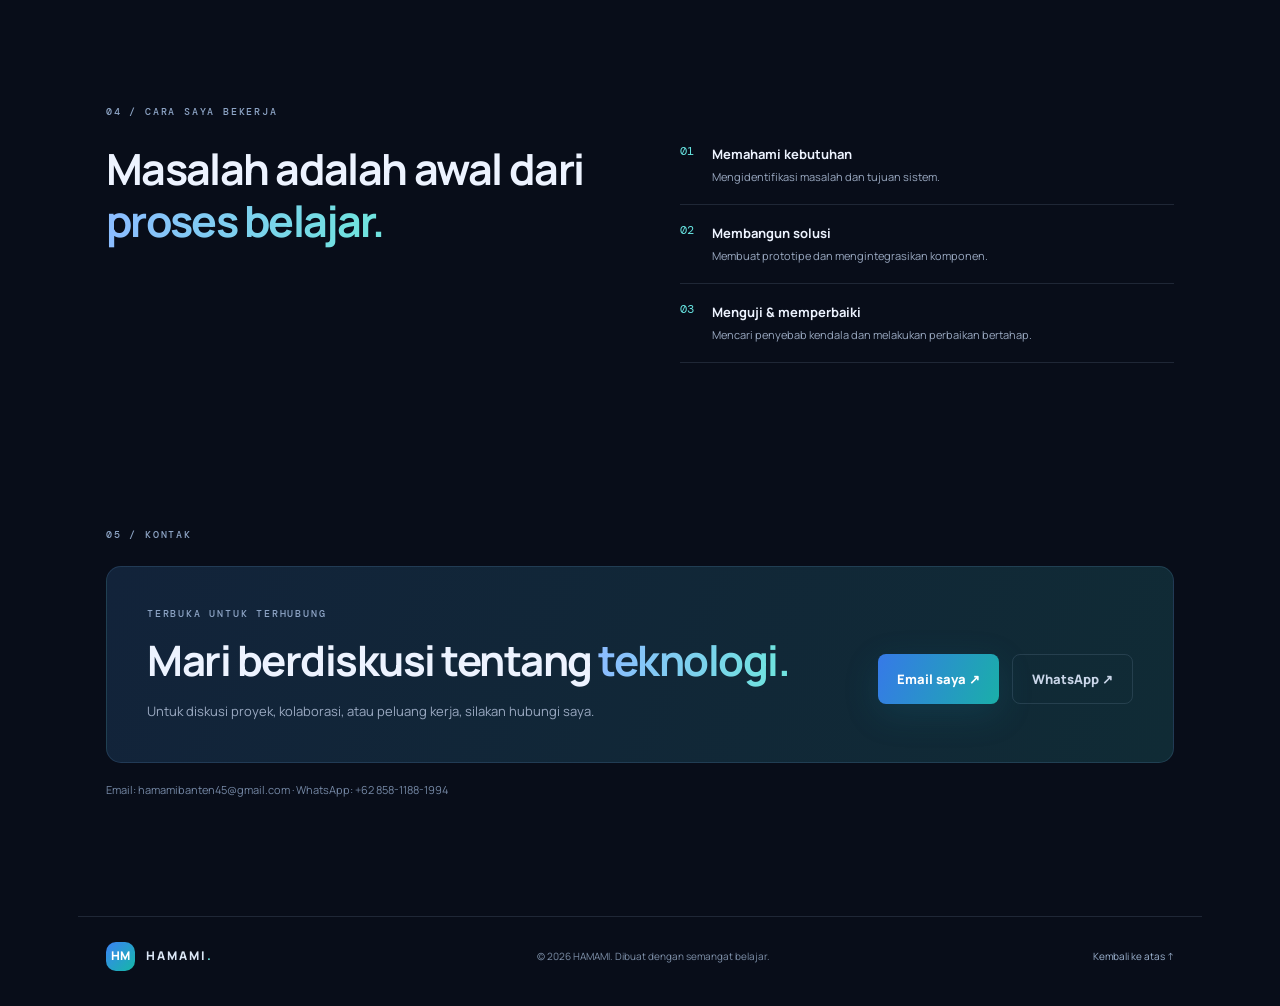
==== commit c772b2bb: "Update index.html" ====
--- a/index.html
+++ b/index.html
@@ -1,3 +1,4 @@
+
 <!DOCTYPE html>
 <html lang="id">
 <head>
@@ -9,28 +10,64 @@
   <link rel="stylesheet" href="assets/style.css">
 </head>
 <body>
-  <div class="ambient ambient-one"></div><div class="ambient ambient-two"></div>
+  <div class="ambient ambient-one"></div>
+  <div class="ambient ambient-two"></div>
+
   <header class="site-header">
-    <a class="brand" href="#home"><span class="brand-mark">HM</span><span>HAMAMI<span class="brand-dot">.</span></span></a>
+    <a class="brand" href="#home">
+      <span class="brand-mark">HM</span>
+      <span>HAMAMI<span class="brand-dot">.</span></span>
+    </a>
     <button class="menu-toggle" aria-label="Buka navigasi" aria-expanded="false">☰</button>
     <nav class="nav">
-      <a href="#about">Tentang</a><a href="#skills">Keahlian</a><a href="#projects">Proyek</a><a href="#contact" class="nav-cta">Hubungi saya ↗</a>
+      <a href="#about">Tentang</a>
+      <a href="#skills">Keahlian</a>
+      <a href="#projects">Proyek</a>
+      <a href="#contact" class="nav-cta">Hubungi saya ↗</a>
     </nav>
   </header>
 
   <main>
     <section class="hero section" id="home">
       <div class="hero-copy">
-        <div class="eyebrow"><span class="status-dot"></span> PORTOFOLIO PERSONAL · INDONESIA</div>
-        <h1>Membangun solusi digital <span class="gradient-text">dengan rasa ingin tahu.</span></h1>
-        <p class="hero-lead">Halo, saya <strong>HAMAMI</strong>. Saya mengembangkan proyek perangkat lunak secara mandiri, mengeksplorasi Python, Android, otomasi, dan integrasi sistem.</p>
-        <div class="hero-actions"><a class="button button-primary" href="#projects">Lihat proyek <span>↘</span></a><a class="button button-ghost" href="#about">Kenali saya</a></div>
-        <div class="hero-meta"><span>01 <small>Eksperimen</small></span><span>02 <small>Membangun</small></span><span>03 <small>Mengembangkan</small></span></div>
-      </div>
+        <div class="eyebrow">
+          <span class="status-dot"></span>
+          PORTOFOLIO PERSONAL · INDONESIA
+        </div>
+
+        <h1>
+          Membangun solusi digital
+          <span class="gradient-text">dengan rasa ingin tahu.</span>
+        </h1>
+
+        <p class="hero-lead">
+          Halo, saya <strong>HAMAMI</strong>. Saya mengembangkan proyek
+          perangkat lunak secara mandiri, mengeksplorasi Python, Android,
+          otomasi, dan integrasi sistem.
+        </p>
+
+        <div class="hero-actions">
+          <a class="button button-primary" href="#projects">Lihat proyek <span>↘</span></a>
+          <a class="button button-ghost" href="#about">Kenali saya</a>
+        </div>
+
+        <div class="hero-meta">
+          <span>01 <small>Eksperimen</small></span>
+          <span>02 <small>Membangun</small></span>
+          <span>03 <small>Mengembangkan</small></span>
+        </div>
+      </div>
+
       <div class="hero-visual" aria-label="Ilustrasi kode dan teknologi">
-        <div class="orbit orbit-a"></div><div class="orbit orbit-b"></div>
+        <div class="orbit orbit-a"></div>
+        <div class="orbit orbit-b"></div>
+
         <div class="code-window">
-          <div class="window-bar"><i></i><i></i><i></i><span>hamami.py</span></div>
+          <div class="window-bar">
+            <i></i><i></i><i></i>
+            <span>hamami.py</span>
+          </div>
+
           <div class="code-lines">
             <p><b>01</b> <span class="purple">class</span> <span class="blue">Developer</span>:</p>
             <p><b>02</b> &nbsp;&nbsp;def <span class="yellow">__init__</span>(self):</p>
@@ -42,8 +79,12 @@
             <p><b>08</b> &nbsp;&nbsp;&nbsp;&nbsp;self.status = <span class="green">"learning_by_building"</span></p>
             <p><b>09</b> <span class="comment"># Selalu belajar, selalu berkarya.</span></p>
           </div>
-          <div class="terminal-line"><span>➜</span> portfolio.ready <i>▌</i></div>
-        </div>
+
+          <div class="terminal-line">
+            <span>➜</span> portfolio.ready <i>▌</i>
+          </div>
+        </div>
+
         <div class="float-chip chip-python"><span>Py</span> Python</div>
         <div class="float-chip chip-android"><span>◇</span> Android</div>
         <div class="float-chip chip-automation"><span>⌘</span> Automation</div>
@@ -52,71 +93,294 @@
 
     <section class="section about-section" id="about">
       <div class="section-kicker">01 / TENTANG SAYA</div>
+
       <div class="about-grid">
         <h2>Belajar lewat <span class="gradient-text">membangun sesuatu.</span></h2>
-        <div><p>Saya tertarik pada teknologi yang menyelesaikan masalah nyata. Saya belajar secara praktik dengan merancang, menguji, memperbaiki, dan mengembangkan aplikasi serta sistem sesuai kebutuhan.</p><p>Portofolio ini berisi proyek personal dan eksperimen teknis yang sedang maupun telah saya kerjakan. Beberapa proyek masih dalam pengembangan.</p></div>
+
+        <div>
+          <p>
+            Saya tertarik pada teknologi yang menyelesaikan masalah nyata.
+            Saya belajar secara praktik dengan merancang, menguji, memperbaiki,
+            dan mengembangkan aplikasi serta sistem sesuai kebutuhan.
+          </p>
+          <p>
+            Portofolio ini berisi proyek personal dan eksperimen teknis
+            yang sedang maupun telah saya kerjakan. Beberapa proyek masih
+            dalam pengembangan.
+          </p>
+        </div>
       </div>
     </section>
 
     <section class="section" id="skills">
       <div class="section-kicker">02 / AREA TEKNIS</div>
-      <div class="section-heading"><h2>Teknologi yang saya <span class="gradient-text">eksplorasi.</span></h2><p>Daftar ini menggambarkan teknologi yang digunakan dalam proyek-proyek personal saya.</p></div>
+
+      <div class="section-heading">
+        <h2>Teknologi yang saya <span class="gradient-text">eksplorasi.</span></h2>
+        <p>Daftar ini menggambarkan teknologi yang digunakan dalam proyek-proyek personal saya.</p>
+      </div>
+
       <div class="skills-grid">
-        <article class="skill-card"><div class="skill-icon">Py</div><h3>Python Development</h3><p>Logika aplikasi, otomasi, pemrosesan media, dan integrasi layanan.</p><div class="tags"><span>Python</span><span>OpenCV</span><span>Whisper</span></div></article>
-        <article class="skill-card"><div class="skill-icon">API</div><h3>Backend & API</h3><p>Membangun layanan backend dan pengelolaan data untuk aplikasi.</p><div class="tags"><span>FastAPI</span><span>SQLite</span><span>REST API</span></div></article>
-        <article class="skill-card"><div class="skill-icon">AND</div><h3>Android Development</h3><p>Eksperimen aplikasi Android dan komunikasi dengan perangkat.</p><div class="tags"><span>Kotlin</span><span>Android</span><span>ADB</span></div></article>
-        <article class="skill-card"><div class="skill-icon">↗</div><h3>System Integration</h3><p>Menghubungkan perangkat, jaringan, dashboard, dan layanan.</p><div class="tags"><span>Tailscale</span><span>Web</span><span>Automation</span></div></article>
+        <article class="skill-card">
+          <div class="skill-icon">Py</div>
+          <h3>Python Development</h3>
+          <p>Logika aplikasi, otomasi, pemrosesan media, dan integrasi layanan.</p>
+          <div class="tags"><span>Python</span><span>OpenCV</span><span>Whisper</span></div>
+        </article>
+
+        <article class="skill-card">
+          <div class="skill-icon">API</div>
+          <h3>Backend & API</h3>
+          <p>Membangun layanan backend dan pengelolaan data untuk aplikasi.</p>
+          <div class="tags"><span>FastAPI</span><span>SQLite</span><span>REST API</span></div>
+        </article>
+
+        <article class="skill-card">
+          <div class="skill-icon">AND</div>
+          <h3>Android Development</h3>
+          <p>Eksperimen aplikasi Android dan komunikasi dengan perangkat.</p>
+          <div class="tags"><span>Kotlin</span><span>Android</span><span>ADB</span></div>
+        </article>
+
+        <article class="skill-card">
+          <div class="skill-icon">↗</div>
+          <h3>System Integration</h3>
+          <p>Menghubungkan perangkat, jaringan, dashboard, dan layanan.</p>
+          <div class="tags"><span>Tailscale</span><span>Web</span><span>Automation</span></div>
+        </article>
       </div>
     </section>
 
     <section class="section projects-section" id="projects">
       <div class="section-kicker">03 / PROYEK PILIHAN</div>
-      <div class="section-heading"><h2>Eksperimen yang menjadi <span class="gradient-text">karya.</span></h2><p>Beberapa proyek personal yang menunjukkan proses belajar dan penerapan teknologi.</p></div>
+
+      <div class="section-heading">
+        <h2>Eksperimen yang menjadi <span class="gradient-text">karya.</span></h2>
+        <p>Beberapa proyek personal yang menunjukkan proses belajar dan penerapan teknologi.</p>
+      </div>
+
       <div class="projects-grid">
+
+        <!-- PROJECT 01 -->
         <article class="project-card project-featured">
-          <div class="project-top"><span class="project-number">PROJECT 01</span><span class="project-status">Dalam pengembangan</span></div>
-          <div class="project-art art-live"><div class="live-screen"><div class="live-top"><span>● LIVE OVERLAY</span><span>MYGALERY RADIO</span></div><div class="live-center"><div class="live-avatar">MG</div><strong>Selamat datang!</strong><small>Interaksi penonton secara real-time</small></div><div class="live-bottom"><span>♫ NOW PLAYING</span><span>VISUALIZER · EVENTS</span></div></div></div>
-          <h3>LACI-VIRTUAL / MyGalery Radio</h3><p>Sistem pendukung TikTok LIVE berbasis Python dengan overlay browser, pembacaan event penonton, dan integrasi informasi musik.</p>
-          <div class="tags"><span>Python</span><span>OpenCV</span><span>Web Overlay</span><span>TikTok LIVE</span></div>
-        <a class="project-link" href="projects/laci-virtual.html">Lihat detail proyek <span>↗</span></a>
-        </article>
+          <div class="project-top">
+            <span class="project-number">PROJECT 01</span>
+            <span class="project-status">Dalam pengembangan</span>
+          </div>
+
+          <div class="project-art art-live">
+            <div class="live-screen">
+              <div class="live-top">
+                <span>● LIVE OVERLAY</span>
+                <span>MYGALERY RADIO</span>
+              </div>
+              <div class="live-center">
+                <div class="live-avatar">MG</div>
+                <strong>Selamat datang!</strong>
+                <small>Interaksi penonton secara real-time</small>
+              </div>
+              <div class="live-bottom">
+                <span>♫ NOW PLAYING</span>
+                <span>VISUALIZER · EVENTS</span>
+              </div>
+            </div>
+          </div>
+
+          <h3>LACI-VIRTUAL / MyGalery Radio</h3>
+          <p>
+            Sistem pendukung TikTok LIVE berbasis Python dengan overlay
+            browser, pembacaan event penonton, dan integrasi informasi musik.
+          </p>
+
+          <div class="tags">
+            <span>Python</span>
+            <span>OpenCV</span>
+            <span>Web Overlay</span>
+            <span>TikTok LIVE</span>
+          </div>
+
+          <a class="project-link" href="projects/laci-virtual.html">
+            Lihat detail proyek <span>↗</span>
+          </a>
+        </article>
+
+        <!-- PROJECT 02: FAMILY SAFETY MONITOR -->
         <article class="project-card">
-          <div class="project-top"><span class="project-number">PROJECT 02</span><span class="project-status">Prototipe</span></div>
-          <div class="project-art art-notify"><div class="notify-ui"><div class="notify-head">REMOTE NOTIFICATION <span>● ONLINE</span></div><div class="notify-row"><b>✓</b><div><strong>Event diterima</strong><small>Perangkat target · notifikasi</small></div></div><div class="notify-row"><b>↗</b><div><strong>Server API</strong><small>FastAPI · SQLite</small></div></div></div></div>
-          <h3>RemoteNotificationSystem</h3><p>Sistem notifikasi jarak jauh dengan server FastAPI, database SQLite, panel PC, dan aplikasi Android target.</p>
-          <div class="tags"><span>Python</span><span>FastAPI</span><span>SQLite</span><span>Android</span></div>
-        <a class="project-link" href="projects/remote-notification.html">Lihat detail proyek <span>↗</span></a>
-        </article>
+          <div class="project-top">
+            <span class="project-number">PROJECT 02</span>
+            <span class="project-status">Integrasi sistem</span>
+          </div>
+
+          <div class="project-art art-notify">
+            <div class="notify-ui">
+              <div class="notify-head">
+                FAMILY SAFETY MONITOR
+                <span>● CONNECTED</span>
+              </div>
+
+              <div class="notify-row">
+                <b>◉</b>
+                <div>
+                  <strong>Remote Camera</strong>
+                  <small>Akses kamera dengan persetujuan pengguna</small>
+                </div>
+              </div>
+
+              <div class="notify-row">
+                <b>✓</b>
+                <div>
+                  <strong>Notification System</strong>
+                  <small>Notifikasi perangkat yang diizinkan</small>
+                </div>
+              </div>
+
+              <div class="notify-row">
+                <b>↗</b>
+                <div>
+                  <strong>Remote Connection</strong>
+                  <small>Android · FastAPI · Tailscale</small>
+                </div>
+              </div>
+            </div>
+          </div>
+
+          <h3>HAMAMI – Family Safety Monitor</h3>
+
+          <p>
+            Pengembangan platform terpadu yang menggabungkan Remote Camera
+            dan Notification Monitoring untuk membantu keluarga memantau
+            status perangkat dan informasi penting secara transparan,
+            berdasarkan persetujuan pemilik perangkat.
+          </p>
+
+          <div class="tags">
+            <span>Kotlin</span>
+            <span>Android</span>
+            <span>Python</span>
+            <span>FastAPI</span>
+            <span>SQLite</span>
+            <span>Tailscale</span>
+          </div>
+
+          <a class="project-link" href="projects/family-safety-monitor.html">
+            Lihat detail proyek <span>↗</span>
+          </a>
+        </article>
+
+        <!-- PROJECT 03 -->
         <article class="project-card">
-          <div class="project-top"><span class="project-number">PROJECT 03</span><span class="project-status">Pengembangan</span></div>
-          <div class="project-art art-lyrics"><div class="lyrics-ui"><div class="lyrics-title">AUTO LYRICS STUDIO <span>♫</span></div><div class="wave"><i></i><i></i><i></i><i></i><i></i><i></i><i></i><i></i><i></i><i></i><i></i><i></i><i></i><i></i><i></i><i></i><i></i></div><div class="lyric-line">Lirik lagu terdeteksi otomatis...</div><div class="lyric-line active">Penyuntingan dan sinkronisasi lirik</div><div class="lyric-line">Ekspor hasil subtitle</div></div></div>
-          <h3>AUTO-LYRICS-STUDIO</h3><p>Aplikasi desktop untuk membantu transkripsi audio, pengelolaan lirik, dan penyuntingan menggunakan model Whisper.</p>
-          <div class="tags"><span>Python</span><span>PySide6</span><span>Faster-Whisper</span></div>
-        <a class="project-link" href="projects/auto-lyrics-studio.html">Lihat detail proyek <span>↗</span></a>
-        </article>
-        <article class="project-card">
-          <div class="project-top"><span class="project-number">PROJECT 04</span><span class="project-status">Pengembangan</span></div>
-          <div class="project-art art-camera"><div class="phone-frame"><div class="phone-camera"><span>REMOTE CAMERA</span><div class="camera-focus">＋</div><small>DEVICE CONNECTION</small></div></div><div class="signal signal-one"></div><div class="signal signal-two"></div></div>
-          <h3>MyCameraRemote</h3><p>Eksperimen sistem kamera dan pemantauan perangkat Android dari PC melalui jaringan privat.</p>
-          <div class="tags"><span>Kotlin</span><span>Android</span><span>ADB</span><span>Tailscale</span></div>
-        <a class="project-link" href="projects/my-camera-remote.html">Lihat detail proyek <span>↗</span></a>
-        </article>
-      </div>
-      <p class="project-note">Catatan: status proyek ditampilkan secara terbuka. Detail implementasi dan demonstrasi dapat ditambahkan setelah materi proyek siap dibagikan.</p>
+          <div class="project-top">
+            <span class="project-number">PROJECT 03</span>
+            <span class="project-status">Pengembangan</span>
+          </div>
+
+          <div class="project-art art-lyrics">
+            <div class="lyrics-ui">
+              <div class="lyrics-title">AUTO LYRICS STUDIO <span>♫</span></div>
+              <div class="wave">
+                <i></i><i></i><i></i><i></i><i></i><i></i><i></i>
+                <i></i><i></i><i></i><i></i><i></i><i></i><i></i>
+                <i></i><i></i><i></i>
+              </div>
+              <div class="lyric-line">Lirik lagu terdeteksi otomatis...</div>
+              <div class="lyric-line active">Penyuntingan dan sinkronisasi lirik</div>
+              <div class="lyric-line">Ekspor hasil subtitle</div>
+            </div>
+          </div>
+
+          <h3>AUTO-LYRICS-STUDIO</h3>
+
+          <p>
+            Aplikasi desktop untuk membantu transkripsi audio,
+            pengelolaan lirik, dan penyuntingan menggunakan model Whisper.
+          </p>
+
+          <div class="tags">
+            <span>Python</span>
+            <span>PySide6</span>
+            <span>Faster-Whisper</span>
+          </div>
+
+          <a class="project-link" href="projects/auto-lyrics-studio.html">
+            Lihat detail proyek <span>↗</span>
+          </a>
+        </article>
+
+      </div>
+
+      <p class="project-note">
+        Catatan: status proyek ditampilkan secara terbuka.
+        Detail implementasi dan demonstrasi dapat ditambahkan setelah
+        materi proyek siap dibagikan.
+      </p>
     </section>
 
     <section class="section approach-section">
       <div class="section-kicker">04 / CARA SAYA BEKERJA</div>
-      <div class="approach-grid"><h2>Masalah adalah awal dari <span class="gradient-text">proses belajar.</span></h2><div class="steps"><div><b>01</b><span><strong>Memahami kebutuhan</strong><small>Mengidentifikasi masalah dan tujuan sistem.</small></span></div><div><b>02</b><span><strong>Membangun solusi</strong><small>Membuat prototipe dan mengintegrasikan komponen.</small></span></div><div><b>03</b><span><strong>Menguji & memperbaiki</strong><small>Mencari penyebab kendala dan melakukan perbaikan bertahap.</small></span></div></div></div>
+
+      <div class="approach-grid">
+        <h2>Masalah adalah awal dari <span class="gradient-text">proses belajar.</span></h2>
+
+        <div class="steps">
+          <div>
+            <b>01</b>
+            <span>
+              <strong>Memahami kebutuhan</strong>
+              <small>Mengidentifikasi masalah dan tujuan sistem.</small>
+            </span>
+          </div>
+
+          <div>
+            <b>02</b>
+            <span>
+              <strong>Membangun solusi</strong>
+              <small>Membuat prototipe dan mengintegrasikan komponen.</small>
+            </span>
+          </div>
+
+          <div>
+            <b>03</b>
+            <span>
+              <strong>Menguji & memperbaiki</strong>
+              <small>Mencari penyebab kendala dan melakukan perbaikan bertahap.</small>
+            </span>
+          </div>
+        </div>
+      </div>
     </section>
 
     <section class="contact-section section" id="contact">
       <div class="section-kicker">05 / KONTAK</div>
-      <div class="contact-box"><div><span class="eyebrow">TERBUKA UNTUK TERHUBUNG</span><h2>Mari berdiskusi tentang <span class="gradient-text">teknologi.</span></h2><p>Untuk diskusi proyek, kolaborasi, atau peluang kerja, silakan hubungi saya.</p></div><div class="hero-actions"><a class="button button-primary" href="mailto:hamamibanten45@gmail.com">Email saya ↗</a><a class="button button-ghost" href="https://wa.me/6285811881994" target="_blank" rel="noopener noreferrer">WhatsApp ↗</a></div></div>
-      <p class="replace-note">Email: hamamibanten45@gmail.com · WhatsApp: +62 858-1188-1994</p>
+
+      <div class="contact-box">
+        <div>
+          <span class="eyebrow">TERBUKA UNTUK TERHUBUNG</span>
+          <h2>Mari berdiskusi tentang <span class="gradient-text">teknologi.</span></h2>
+          <p>Untuk diskusi proyek, kolaborasi, atau peluang kerja, silakan hubungi saya.</p>
+        </div>
+
+        <div class="hero-actions">
+          <a class="button button-primary" href="mailto:hamamibanten45@gmail.com">Email saya ↗</a>
+          <a class="button button-ghost" href="https://wa.me/6285811881994" target="_blank" rel="noopener noreferrer">WhatsApp ↗</a>
+        </div>
+      </div>
+
+      <p class="replace-note">
+        Email: hamamibanten45@gmail.com · WhatsApp: +62 858-1188-1994
+      </p>
     </section>
   </main>
-  <footer><a class="brand" href="#home"><span class="brand-mark">HM</span><span>HAMAMI<span class="brand-dot">.</span></span></a><span>© <span id="year"></span> HAMAMI. Dibuat dengan semangat belajar.</span><a href="#home">Kembali ke atas ↑</a></footer>
+
+  <footer>
+    <a class="brand" href="#home">
+      <span class="brand-mark">HM</span>
+      <span>HAMAMI<span class="brand-dot">.</span></span>
+    </a>
+
+    <span>© <span id="year"></span> HAMAMI. Dibuat dengan semangat belajar.</span>
+    <a href="#home">Kembali ke atas ↑</a>
+  </footer>
+
   <script src="assets/script.js"></script>
 </body>
-</html>+</html>
